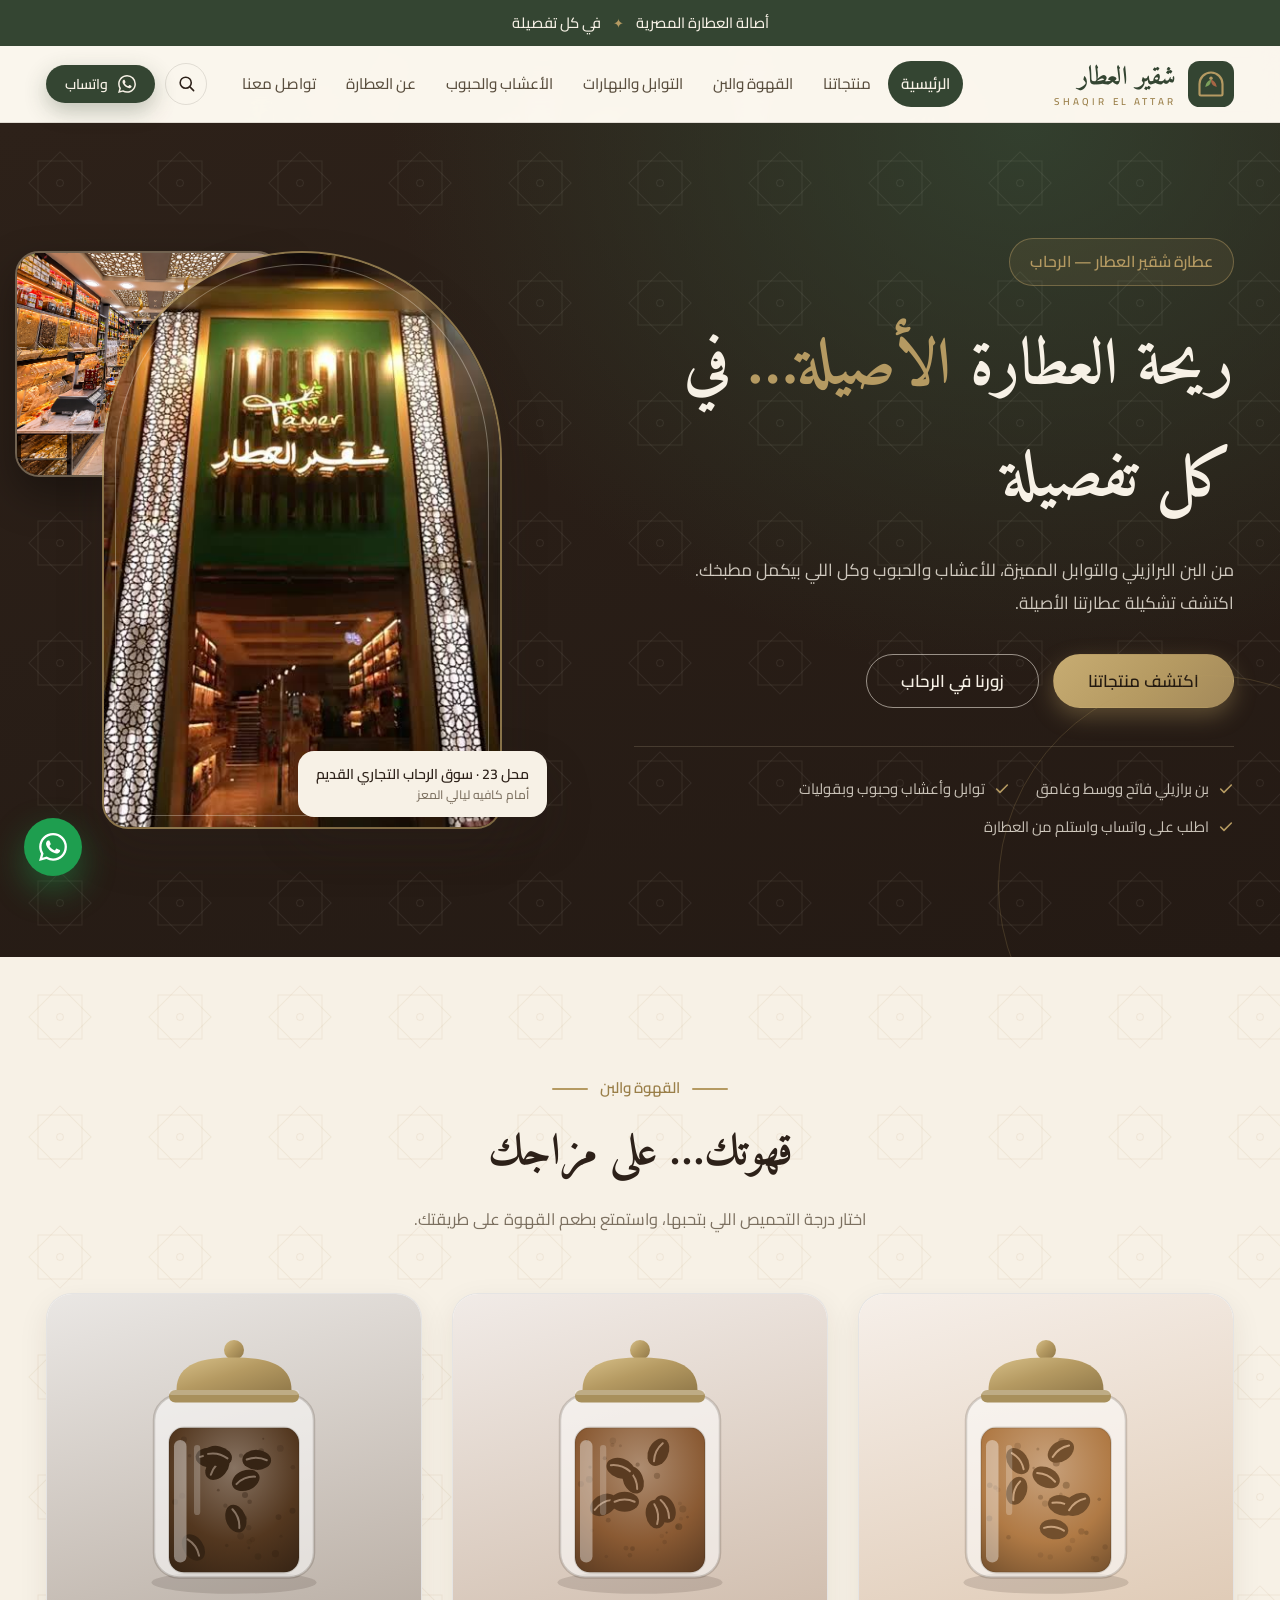
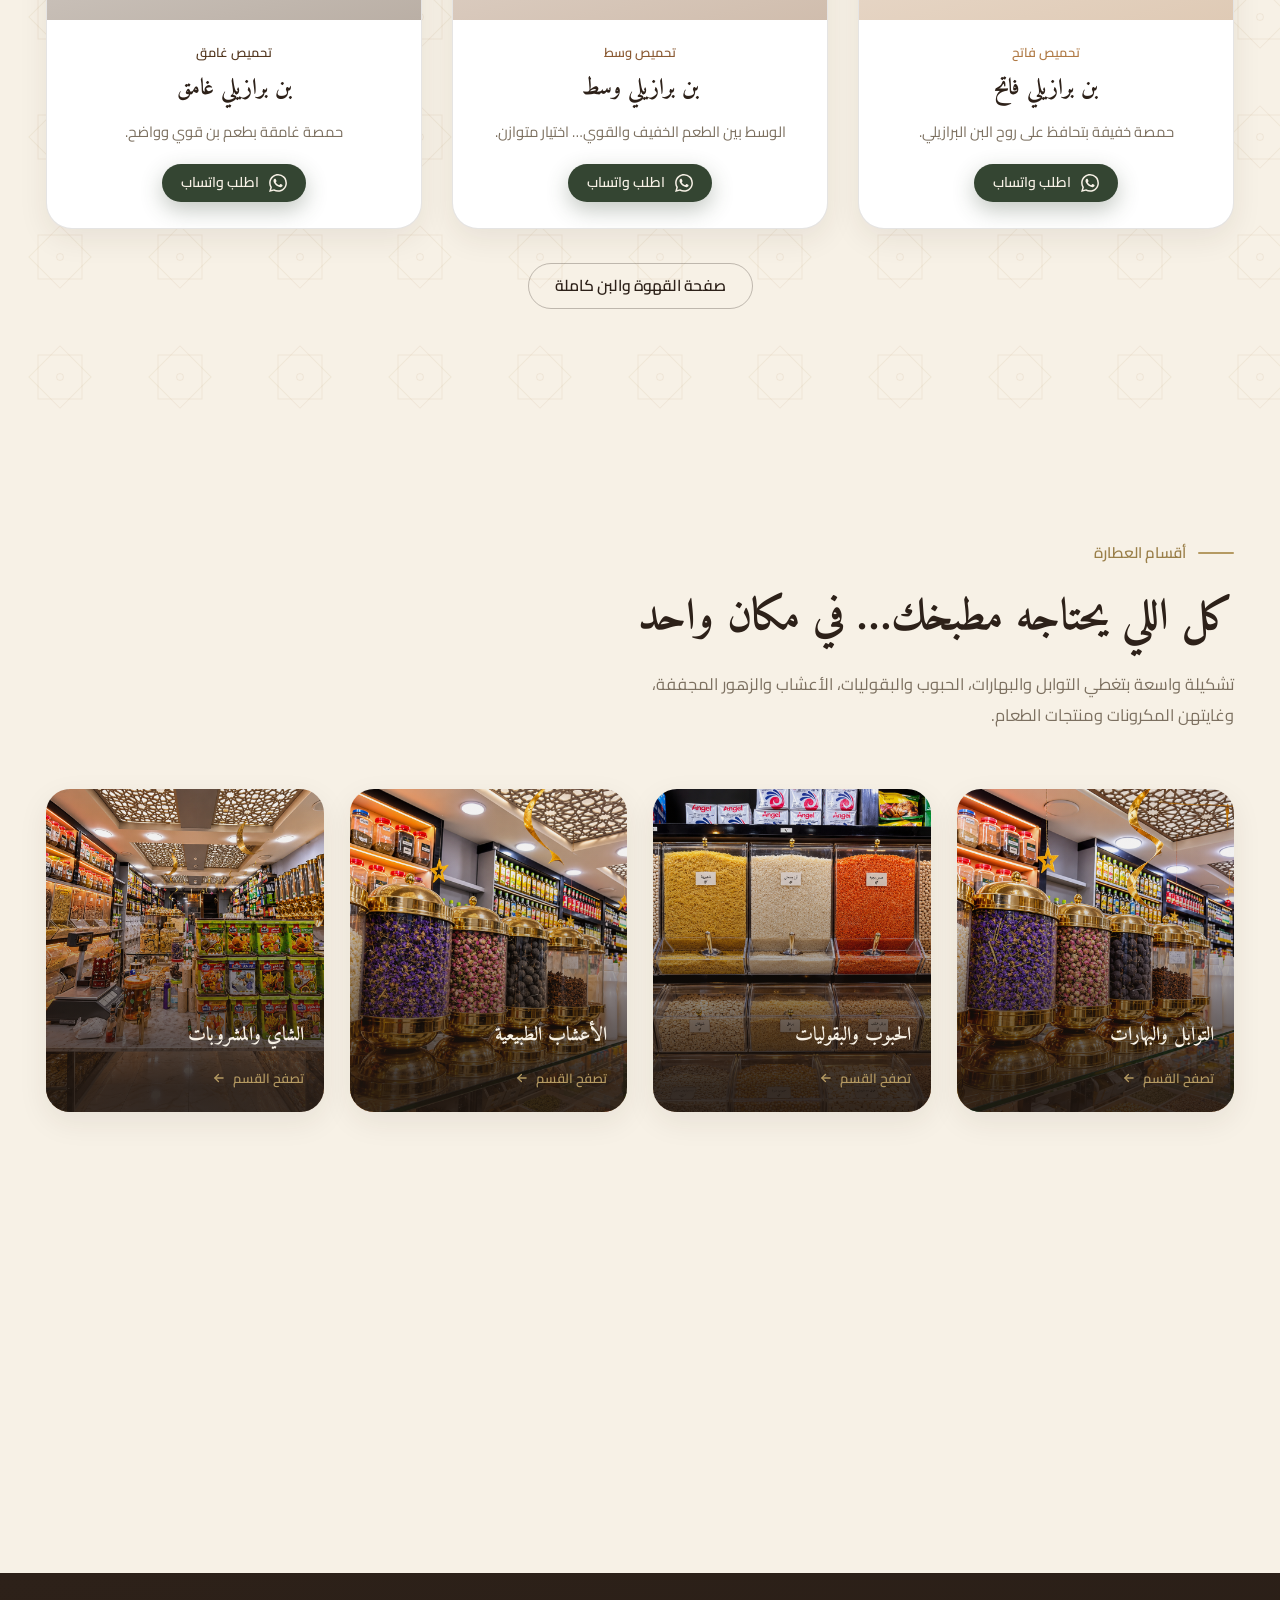
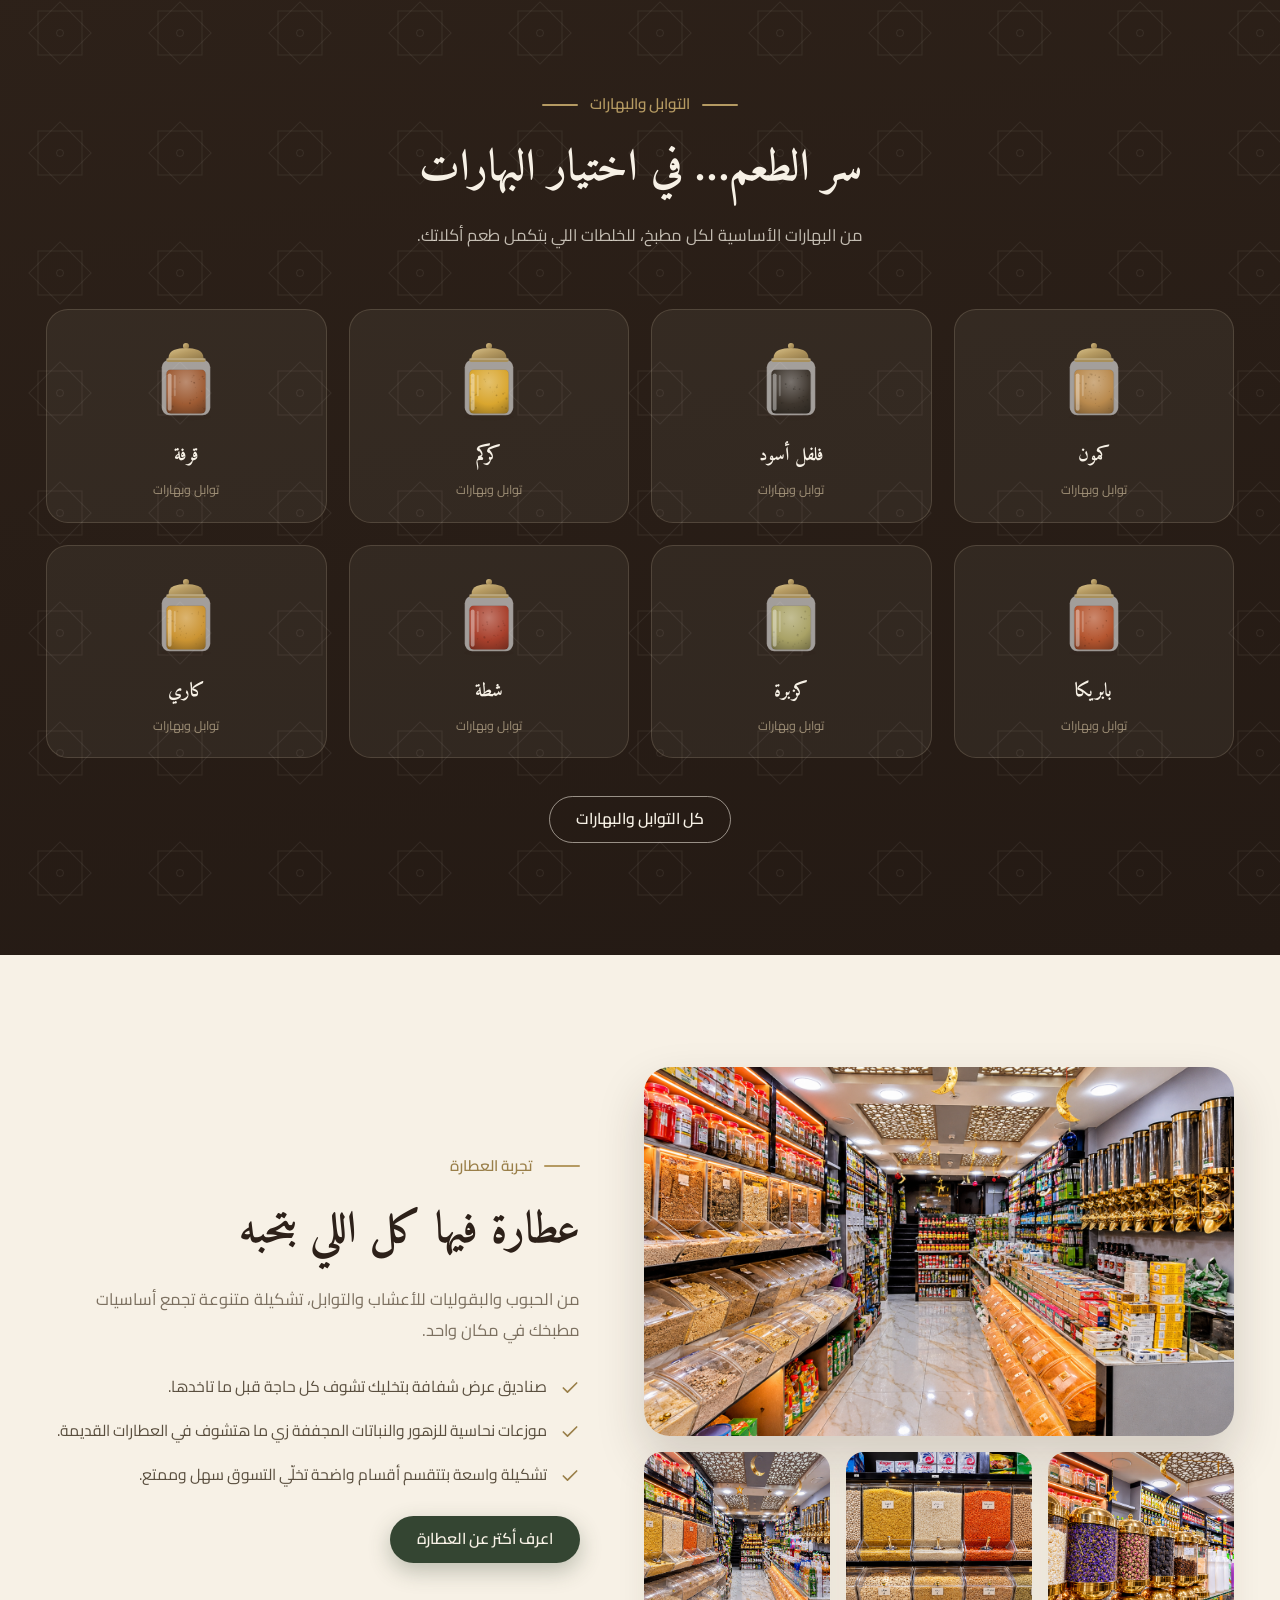
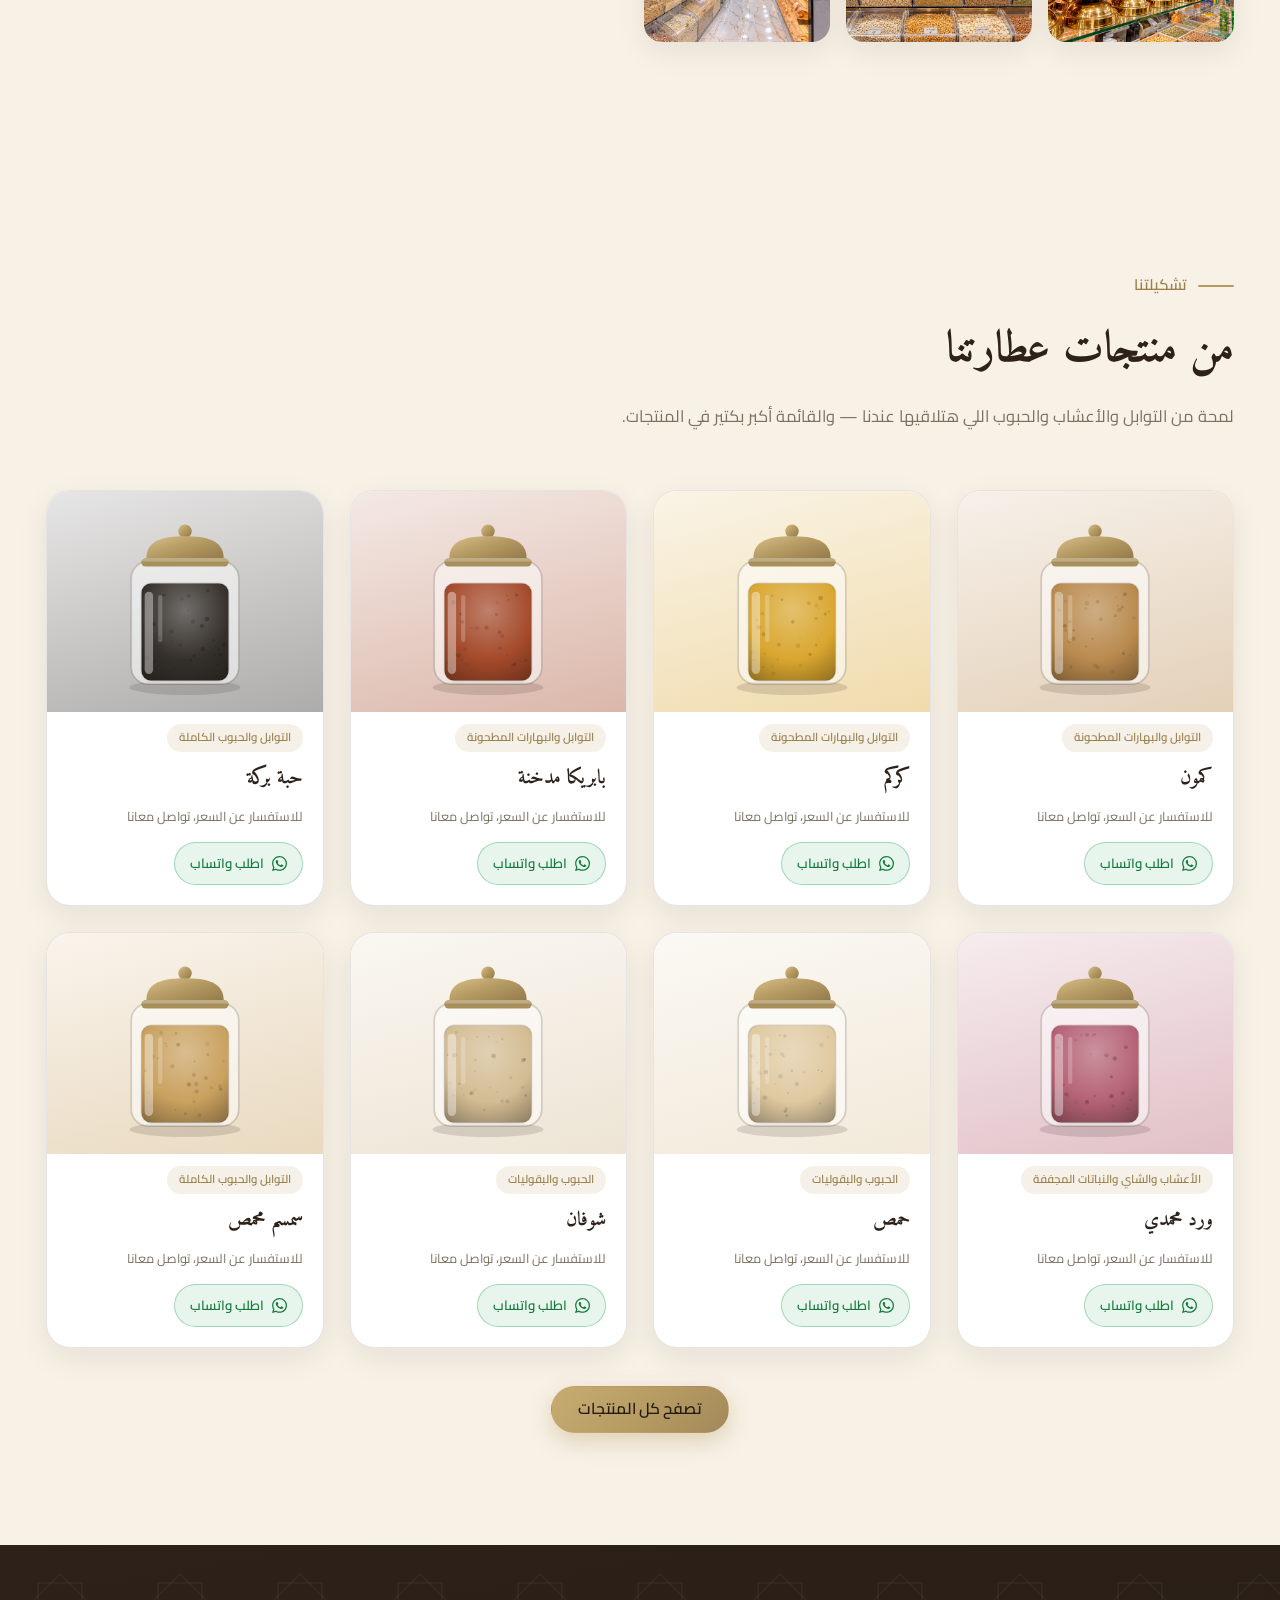
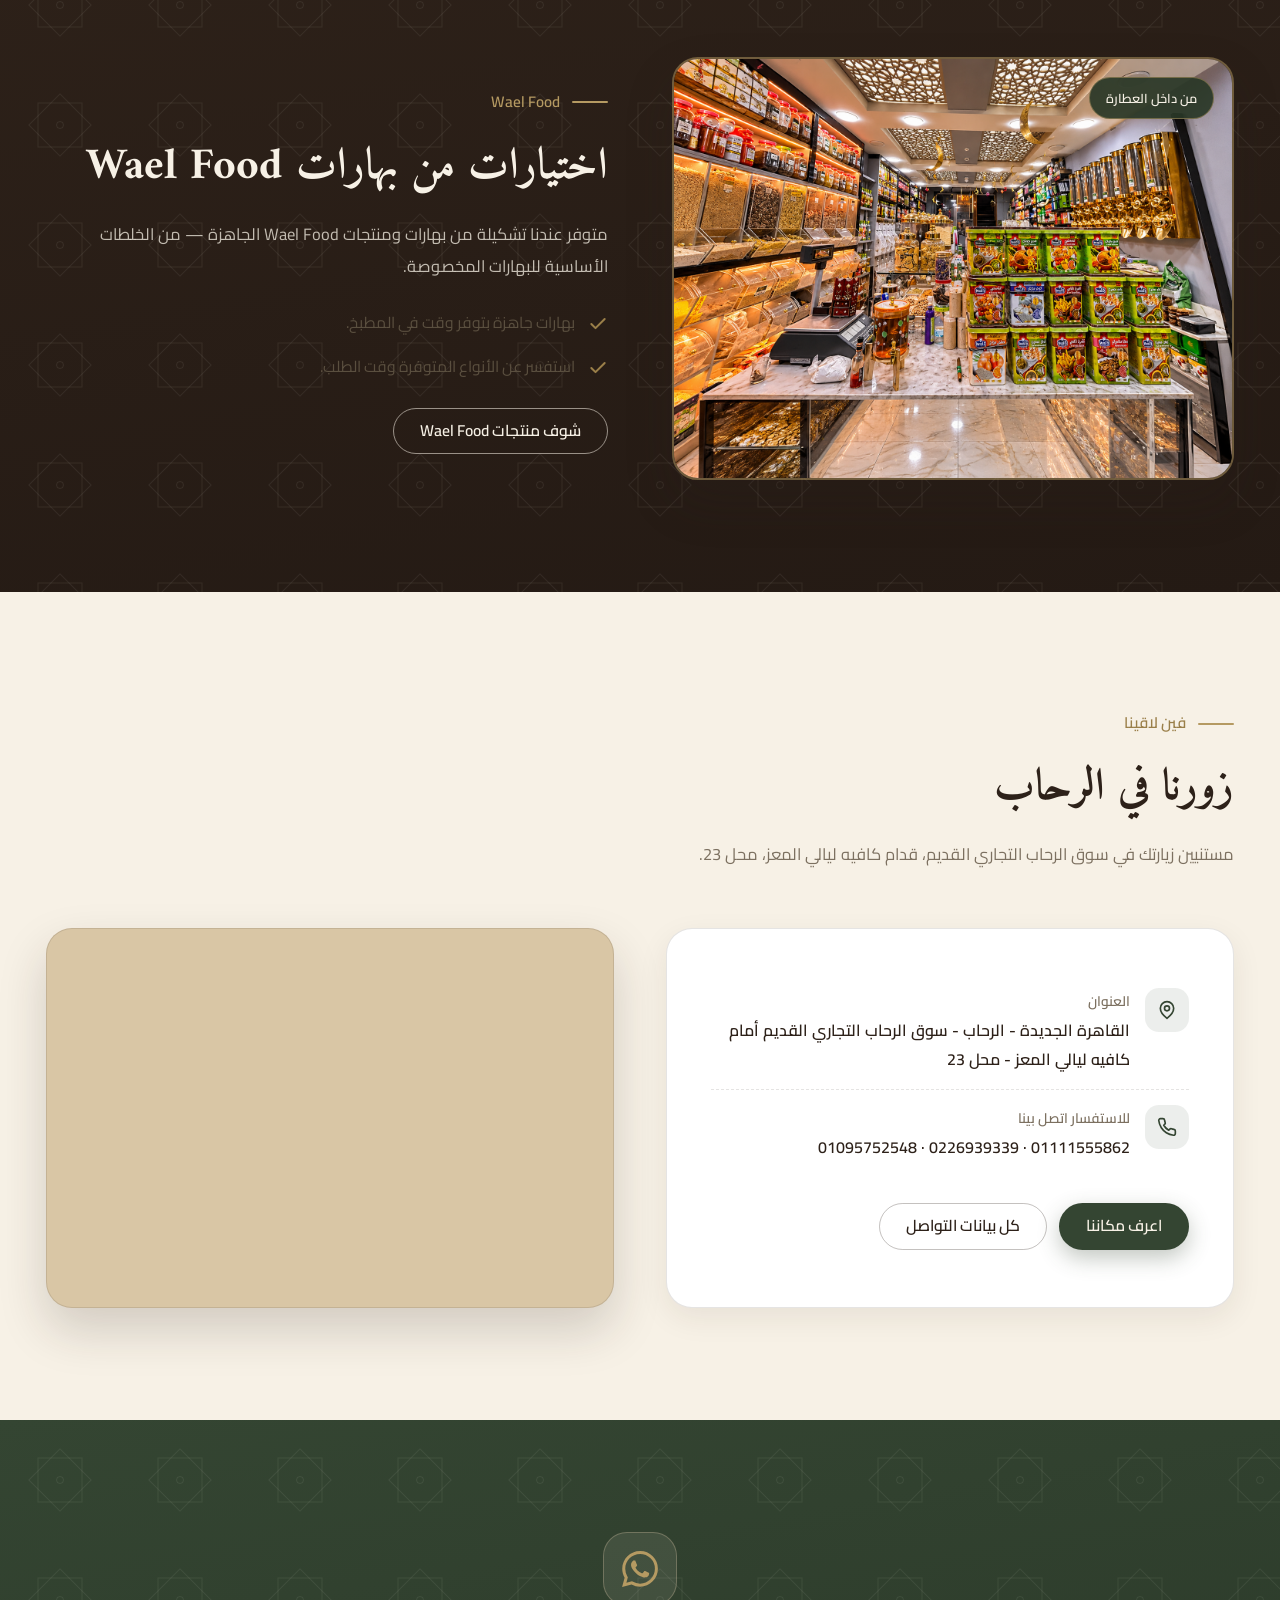
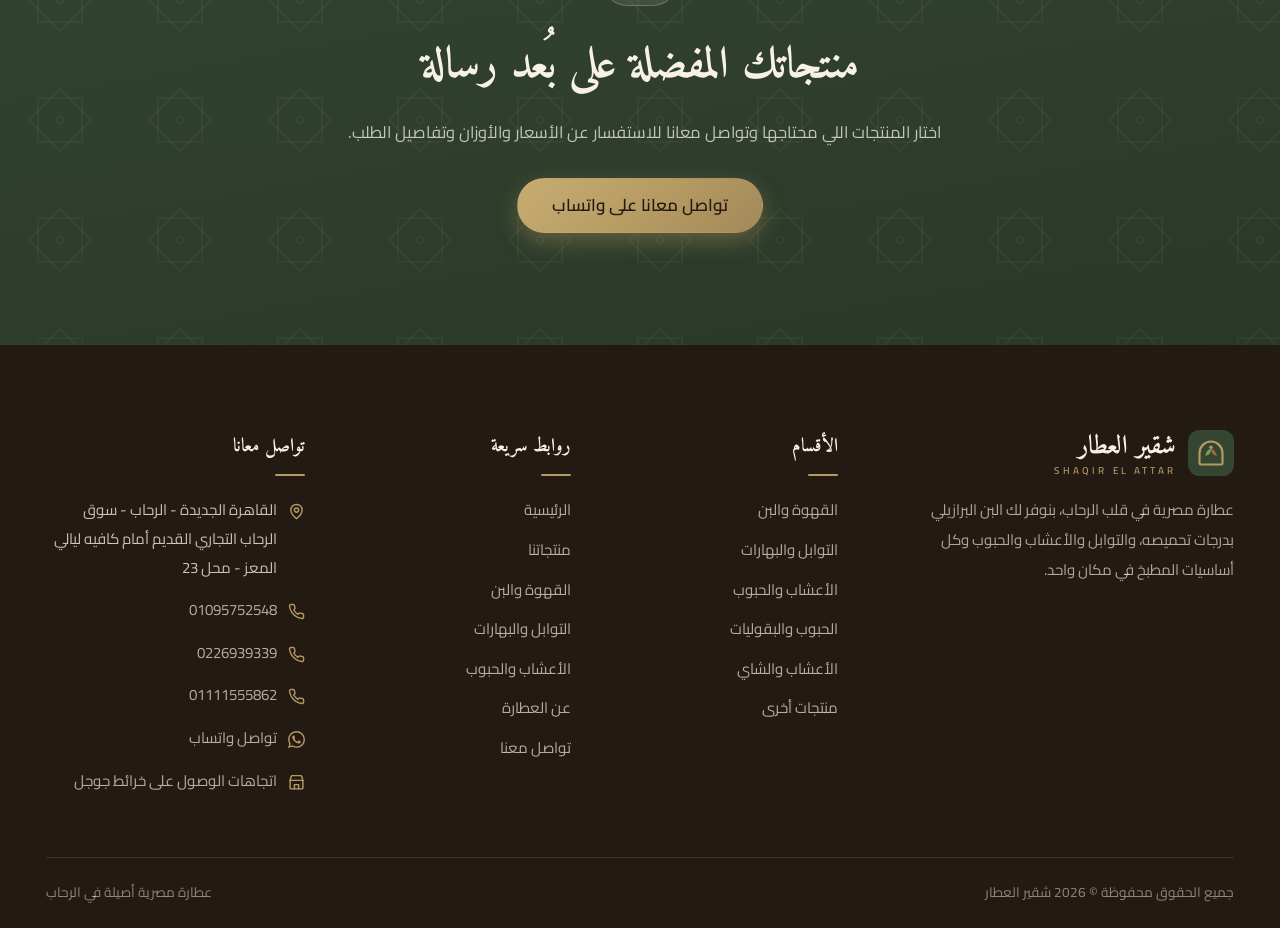
==== index.html @ 11698e10 "نشر موقع عطارة شقير العطار في جذر المستودع" ====
<!DOCTYPE html>
<html lang="ar" dir="rtl">
<head>
  <meta charset="UTF-8">
  <meta name="viewport" content="width=device-width, initial-scale=1.0">
  <title>شقير العطار — عطارة مصرية أصيلة في الرحاب</title>
  <meta name="description" content="عطارة شقير العطار في سوق الرحاب التجاري القديم — البن البرازيلي بدرجات تحميص مختلفة، التوابل والبهارات، الأعشاب والحبوب وكل أساسيات المطبخ المصري في مكان واحد.">
  <meta name="theme-color" content="#344532">
  <meta property="og:title" content="شقير العطار — عطارة مصرية أصيلة في الرحاب">
  <meta property="og:description" content="ريحة العطارة الأصيلة… في كل تفصيلة. البن والتوابل والأعشاب والحبوب في سوق الرحاب التجاري القديم، محل 23.">
  <meta property="og:type" content="website">
  <meta property="og:image" content="assets/img/entrance.jpg">
  <link rel="icon" type="image/svg+xml" href="assets/img/favicon.svg">
  <link rel="preconnect" href="https://fonts.googleapis.com">
  <link rel="preconnect" href="https://fonts.gstatic.com" crossorigin>
  <link href="https://fonts.googleapis.com/css2?family=Amiri:wght@400;700&family=Cairo:wght@300;400;500;600;700;800&display=swap" rel="stylesheet">
  <link rel="stylesheet" href="assets/css/styles.css">
</head>
<body data-page="home">

  <div id="app-header"></div>

  <main>

    <!-- ═══════════ Hero — واجهة العطارة ═══════════ -->
    <section class="hero" aria-labelledby="heroTitle">
      <div class="container hero-inner">

        <div class="hero-copy">
          <span class="hero-kicker">عطارة شقير العطار — الرحاب</span>
          <h1 class="hero-title" id="heroTitle">ريحة العطارة <span class="accent">الأصيلة…</span> في كل تفصيلة</h1>
          <p class="hero-sub">من البن البرازيلي والتوابل المميزة، للأعشاب والحبوب وكل اللي بيكمل مطبخك. اكتشف تشكيلة عطارتنا الأصيلة.</p>
          <div class="hero-ctas">
            <a class="btn btn-brass btn-lg" href="products.html">اكتشف منتجاتنا</a>
            <a class="btn btn-outline-light btn-lg" href="contact.html">زورنا في الرحاب</a>
          </div>
          <ul class="hero-points">
            <li><svg viewBox="0 0 24 24" fill="none" stroke="currentColor" stroke-width="2.4" stroke-linecap="round" stroke-linejoin="round"><path d="M20 6L9 17l-5-5"/></svg> بن برازيلي فاتح ووسط وغامق</li>
            <li><svg viewBox="0 0 24 24" fill="none" stroke="currentColor" stroke-width="2.4" stroke-linecap="round" stroke-linejoin="round"><path d="M20 6L9 17l-5-5"/></svg> توابل وأعشاب وحبوب وبقوليات</li>
            <li><svg viewBox="0 0 24 24" fill="none" stroke="currentColor" stroke-width="2.4" stroke-linecap="round" stroke-linejoin="round"><path d="M20 6L9 17l-5-5"/></svg> اطلب على واتساب واستلم من العطارة</li>
          </ul>
        </div>

        <div class="hero-visual" aria-label="واجهة العطارة الحقيقية">
          <div class="arch-back">
            <img src="assets/img/interior-counter.png" alt="داخل عطارة شقير العطار — رفوف التوابل والصناديق النحاسية" loading="eager">
          </div>
          <figure class="arch arch-main">
            <img src="assets/img/entrance.jpg" alt="واجهة عطارة شقير العطار ليلاً — الواجهة الخضراء المضيئة">
          </figure>
          <div class="hero-chip">
            <span>محل 23 · سوق الرحاب التجاري القديم<small>أمام كافيه ليالي المعز</small></span>
          </div>
        </div>

      </div>
    </section>

    <!-- ═══════════ القهوة ═══════════ -->
    <section class="section section-pattern-light" aria-labelledby="coffeeTitle">
      <div class="container">
        <div class="section-head center">
          <span class="kicker">القهوة والبن</span>
          <h2 class="section-title" id="coffeeTitle">قهوتك… على مزاجك</h2>
          <p class="section-sub">اختار درجة التحميص اللي بتحبها، واستمتع بطعم القهوة على طريقتك.</p>
        </div>
        <div class="roast-grid" id="roastGrid"></div>
        <p style="text-align:center; margin-top:34px">
          <a class="btn btn-outline-dark" href="coffee.html">صفحة القهوة والبن كاملة</a>
        </p>
      </div>
    </section>

    <!-- ═══════════ أقسام العطارة ═══════════ -->
    <section class="section section-alt" aria-labelledby="catsTitle">
      <div class="container">
        <div class="section-head">
          <span class="kicker">أقسام العطارة</span>
          <h2 class="section-title" id="catsTitle">كل اللي يحتاجه مطبخك… في مكان واحد</h2>
          <p class="section-sub">تشكيلة واسعة بتغطي التوابل والبهارات، الحبوب والبقوليات، الأعشاب والزهور المجففة، وغايتهن المكرونات ومنتجات الطعام.</p>
        </div>
        <div class="cat-grid" id="catGrid"></div>
      </div>
    </section>

    <!-- ═══════════ البهارات المميزة ═══════════ -->
    <section class="section section-dark" aria-labelledby="spiceTitle">
      <div class="container">
        <div class="section-head center">
          <span class="kicker">التوابل والبهارات</span>
          <h2 class="section-title" id="spiceTitle">سر الطعم… في اختيار البهارات</h2>
          <p class="section-sub">من البهارات الأساسية لكل مطبخ، للخلطات اللي بتكمل طعم أكلاتك.</p>
        </div>
        <div class="spice-grid" id="spiceGrid"></div>
        <p style="text-align:center; margin-top:38px">
          <a class="btn btn-outline-light" href="spices.html">كل التوابل والبهارات</a>
        </p>
      </div>
    </section>

    <!-- ═══════════ تجربة العطارة ═══════════ -->
    <section class="section" aria-labelledby="storeTitle">
      <div class="container gallery-layout">

        <div class="gallery-stack">
          <figure class="g-main">
            <img src="assets/img/interior-aisle.png" alt="ممرات العطارة — صناديق شفافة للحبوب وموزعات نحاسية للتوابل" loading="lazy">
          </figure>
          <div class="g-row">
            <figure class="g-item">
              <img src="assets/img/brass-jars.png" alt="موزعات نحاسية فيها زهور ونباتات مجففة" loading="lazy">
            </figure>
            <figure class="g-item">
              <img src="assets/img/bins-grains.png" alt="صناديق شفافة معنونة بالحبوب والبقوليات" loading="lazy">
            </figure>
            <figure class="g-item">
              <img src="assets/img/aisle-pasta.png" alt="رفوف المكرونات والمنتجات الجافة" loading="lazy">
            </figure>
          </div>
        </div>

        <div>
          <span class="kicker">تجربة العطارة</span>
          <h2 class="section-title" id="storeTitle" style="margin-bottom:14px">عطارة فيها كل اللي بتحبه</h2>
          <p class="section-sub" style="margin-top:0">من الحبوب والبقوليات للأعشاب والتوابل، تشكيلة متنوعة تجمع أساسيات مطبخك في مكان واحد.</p>
          <ul class="story-list">
            <li><svg viewBox="0 0 24 24" fill="none" stroke="currentColor" stroke-width="2" stroke-linecap="round" stroke-linejoin="round"><path d="M20 6L9 17l-5-5"/></svg> صناديق عرض شفافة بتخليك تشوف كل حاجة قبل ما تاخدها.</li>
            <li><svg viewBox="0 0 24 24" fill="none" stroke="currentColor" stroke-width="2" stroke-linecap="round" stroke-linejoin="round"><path d="M20 6L9 17l-5-5"/></svg> موزعات نحاسية للزهور والنباتات المجففة زي ما هتشوف في العطارات القديمة.</li>
            <li><svg viewBox="0 0 24 24" fill="none" stroke="currentColor" stroke-width="2" stroke-linecap="round" stroke-linejoin="round"><path d="M20 6L9 17l-5-5"/></svg> تشكيلة واسعة بتتقسم أقسام واضحة تخلّي التسوق سهل وممتع.</li>
          </ul>
          <a class="btn btn-olive" href="about.html">اعرف أكتر عن العطارة</a>
        </div>

      </div>
    </section>

    <!-- ═══════════ منتجات مختارة ═══════════ -->
    <section class="section section-alt" aria-labelledby="featuredTitle">
      <div class="container">
        <div class="section-head">
          <span class="kicker">تشكيلتنا</span>
          <h2 class="section-title" id="featuredTitle">من منتجات عطارتنا</h2>
          <p class="section-sub">لمحة من التوابل والأعشاب والحبوب اللي هتلاقيها عندنا — والقائمة أكبر بكتير في المنتجات.</p>
        </div>
        <div class="product-grid" id="featuredGrid"></div>
        <p style="text-align:center; margin-top:38px">
          <a class="btn btn-brass" href="products.html">تصفح كل المنتجات</a>
        </p>
      </div>
    </section>

    <!-- ═══════════ Wael Food ═══════════ -->
    <section class="section section-dark" aria-labelledby="waelTitle">
      <div class="container wael-layout">

        <div class="wael-visual">
          <img src="assets/img/interior-counter.png" alt="رفوف منتجات Wael Food جوه العطارة" loading="lazy" style="object-position:center 38%">
          <span class="wael-tag">من داخل العطارة</span>
        </div>

        <div>
          <span class="kicker">Wael Food</span>
          <h2 class="section-title" id="waelTitle" style="margin-bottom:14px">اختيارات من بهارات <span dir="ltr">Wael Food</span></h2>
          <p class="section-sub" style="margin-top:0">متوفر عندنا تشكيلة من بهارات ومنتجات <span dir="ltr">Wael Food</span> الجاهزة — من الخلطات الأساسية للبهارات المخصوصة.</p>
          <ul class="story-list wael-points">
            <li><svg viewBox="0 0 24 24" fill="none" stroke="currentColor" stroke-width="2.4" stroke-linecap="round" stroke-linejoin="round"><path d="M20 6L9 17l-5-5"/></svg> بهارات جاهزة بتوفر وقت في المطبخ.</li>
            <li><svg viewBox="0 0 24 24" fill="none" stroke="currentColor" stroke-width="2.4" stroke-linecap="round" stroke-linejoin="round"><path d="M20 6L9 17l-5-5"/></svg> استفسر عن الأنواع المتوفرة وقت الطلب.</li>
          </ul>
          <a class="btn btn-outline-light" href="products.html?cat=other">شوف منتجات Wael Food</a>
        </div>

      </div>
    </section>

    <!-- ═══════════ المكان ═══════════ -->
    <section class="section" aria-labelledby="locTitle">
      <div class="container">
        <div class="section-head">
          <span class="kicker">فين لاقينا</span>
          <h2 class="section-title" id="locTitle">زورنا في الرحاب</h2>
          <p class="section-sub">مستنيين زيارتك في سوق الرحاب التجاري القديم، قدام كافيه ليالي المعز، محل 23.</p>
        </div>
        <div class="location-layout">
          <div class="location-card">
            <div class="contact-row">
              <span class="contact-ic"><svg viewBox="0 0 24 24" fill="none" stroke="currentColor" stroke-width="2" stroke-linecap="round" stroke-linejoin="round"><path d="M20 10c0 6-8 12-8 12s-8-6-8-12a8 8 0 1 1 16 0Z"/><circle cx="12" cy="10" r="3"/></svg></span>
              <div><h4>العنوان</h4><p>القاهرة الجديدة - الرحاب - سوق الرحاب التجاري القديم أمام كافيه ليالي المعز - محل 23</p></div>
            </div>
            <a class="contact-row" href="tel:+201095752548">
              <span class="contact-ic"><svg viewBox="0 0 24 24" fill="none" stroke="currentColor" stroke-width="2" stroke-linecap="round" stroke-linejoin="round"><path d="M22 16.92v3a2 2 0 0 1-2.18 2 19.79 19.79 0 0 1-8.63-3.07 19.5 19.5 0 0 1-6-6 19.79 19.79 0 0 1-3.07-8.67A2 2 0 0 1 4.11 2h3a2 2 0 0 1 2 1.72c.127.96.361 1.903.7 2.81a2 2 0 0 1-.45 2.11L8.09 9.91a16 16 0 0 0 6 6l1.27-1.27a2 2 0 0 1 2.11-.45c.907.339 1.85.573 2.81.7A2 2 0 0 1 22 16.92z"/></svg></span>
              <div><h4>للاستفسار اتصل بينا</h4><p><span class="num">01095752548</span> · <span class="num">0226939339</span> · <span class="num">01111555862</span></p></div>
            </a>
            <div class="location-ctas">
              <a class="btn btn-olive" target="_blank" rel="noopener" href="https://www.google.com/maps/search/?api=1&query=Shop+23%2C+Old+Rehab+Commercial+Market%2C+Layali+El+Moez+Cafe%2C+Rehab%2C+New+Cairo%2C+Egypt">اعرف مكاننا</a>
              <a class="btn btn-outline-dark" href="contact.html">كل بيانات التواصل</a>
            </div>
          </div>
          <div class="map-frame">
            <iframe id="homeMap" title="موقع العطارة على الخريطة" loading="lazy" allowfullscreen referrerpolicy="no-referrer-when-downgrade"></iframe>
          </div>
        </div>
      </div>
    </section>

    <!-- ═══════════ واتساب ═══════════ -->
    <section class="section section-olive wa-band" aria-labelledby="waTitle">
      <div class="container" style="max-width:720px">
        <span class="wa-icon-big">
          <svg viewBox="0 0 24 24" fill="currentColor" aria-hidden="true"><path d="M17.472 14.382c-.297-.149-1.758-.867-2.03-.967-.273-.099-.471-.148-.67.15-.197.297-.767.966-.94 1.164-.173.199-.347.223-.644.075-.297-.15-1.255-.463-2.39-1.475-.883-.788-1.48-1.761-1.653-2.059-.173-.297-.018-.458.13-.606.134-.133.298-.347.446-.52.149-.174.198-.298.298-.497.099-.198.05-.371-.025-.52-.075-.149-.669-1.612-.916-2.207-.242-.579-.487-.5-.669-.51-.173-.008-.371-.01-.57-.01-.198 0-.52.074-.792.372-.272.297-1.04 1.016-1.04 2.479 0 1.462 1.065 2.875 1.213 3.074.149.198 2.096 3.2 5.077 4.487.709.306 1.262.489 1.694.625.712.227 1.36.195 1.871.118.571-.085 1.758-.719 2.006-1.413.248-.694.248-1.289.173-1.413-.074-.124-.272-.198-.57-.347m-5.421 7.403h-.004a9.87 9.87 0 01-5.031-1.378l-.361-.214-3.741.982.998-3.648-.235-.374a9.86 9.86 0 01-1.51-5.26c.001-5.45 4.436-9.884 9.888-9.884 2.64 0 5.122 1.03 6.988 2.898a9.825 9.825 0 012.893 6.994c-.003 5.45-4.437 9.884-9.885 9.884m8.413-18.297A11.815 11.815 0 0012.05 0C5.495 0 .16 5.335.157 11.892c0 2.096.547 4.142 1.588 5.945L.057 24l6.305-1.654a11.882 11.882 0 005.683 1.448h.005c6.554 0 11.89-5.335 11.893-11.893a11.821 11.821 0 00-3.48-8.413Z"/></svg>
        </span>
        <h2 class="section-title" id="waTitle">منتجاتك المفضلة على بُعد رسالة</h2>
        <p class="section-sub">اختار المنتجات اللي محتاجها وتواصل معانا للاستفسار عن الأسعار والأوزان وتفاصيل الطلب.</p>
        <a class="btn btn-brass btn-lg" target="_blank" rel="noopener" href="https://wa.me/201095752548?text=%D8%A7%D9%84%D8%B3%D9%84%D8%A7%D9%85%20%D8%B9%D9%84%D9%8A%D9%83%D9%85%D8%8C%20%D8%AD%D8%A7%D8%A8%D8%A8%20%D8%A3%D8%B3%D8%AA%D9%81%D8%B3%D8%B1%20%D8%B9%D9%86%20%D9%85%D9%86%D8%AA%D8%AC%D8%A7%D8%AA%20%D8%A7%D9%84%D8%B9%D8%B7%D8%A7%D8%B1%D8%A9%20%D9%88%D8%A7%D9%84%D8%A3%D8%B3%D8%B9%D8%A7%D8%B1%20%D8%A7%D9%84%D9%85%D8%AA%D8%A7%D8%AD%D8%A9.">تواصل معانا على واتساب</a>
      </div>
    </section>

  </main>

  <div id="app-footer"></div>
  <div class="search-overlay" id="searchOverlay"></div>

  <script src="assets/js/config.js"></script>
  <script src="assets/js/products.js"></script>
  <script src="assets/js/main.js"></script>
</body>
</html>
---- assets/css/styles.css ----
/* ============================================================
   عطارة تامر العطار — Design System
   Premium Egyptian Attar × Modern Arabic Editorial
   ============================================================ */

:root {
  --olive: #344532;
  --olive-deep: #2A3828;
  --espresso: #2D2119;
  --espresso-deep: #241A14;
  --ivory: #F7F1E6;
  --ivory-soft: #FCF8EF;
  --sand: #D9C6A5;
  --brass: #B59A62;
  --brass-deep: #9A7F49;
  --terra: #A76545;
  --ink: #2D2119;
  --muted: #7C7060;
  --line: rgba(45, 33, 25, 0.12);
  --wa-green: #1E9E4F;

  --font-body: "Cairo", "Segoe UI", Tahoma, sans-serif;
  --font-head: "Amiri", "Cairo", Georgia, serif;
  --font-display: "Amiri", "Cairo", serif;

  --radius: 18px;
  --radius-lg: 26px;
  --shadow-soft: 0 10px 30px rgba(45, 33, 25, 0.08);
  --shadow-lift: 0 22px 48px rgba(45, 33, 25, 0.18);

  --pattern-star: url("data:image/svg+xml,%3Csvg xmlns='http://www.w3.org/2000/svg' width='120' height='120' viewBox='0 0 120 120'%3E%3Cg fill='none' stroke='%23B59A62' stroke-opacity='0.12'%3E%3Crect x='38' y='38' width='44' height='44'/%3E%3Crect x='38' y='38' width='44' height='44' transform='rotate(45 60 60)'/%3E%3Ccircle cx='60' cy='60' r='3.5'/%3E%3C/g%3E%3C/svg%3E");
  --pattern-star-dark: url("data:image/svg+xml,%3Csvg xmlns='http://www.w3.org/2000/svg' width='120' height='120' viewBox='0 0 120 120'%3E%3Cg fill='none' stroke='%23F7F1E6' stroke-opacity='0.07'%3E%3Crect x='38' y='38' width='44' height='44'/%3E%3Crect x='38' y='38' width='44' height='44' transform='rotate(45 60 60)'/%3E%3Ccircle cx='60' cy='60' r='3.5'/%3E%3C/g%3E%3C/svg%3E");
}

/* ---------- Base ---------- */

* { margin: 0; padding: 0; box-sizing: border-box; }

html { scroll-behavior: smooth; }

body {
  font-family: var(--font-body);
  background-color: var(--ivory);
  background-image:
    linear-gradient(rgba(247, 241, 230, 0.9), rgba(247, 241, 230, 0.9)),
    url("../img/bg-spoons.webp");
  background-size: cover;
  background-position: center;
  background-attachment: fixed;
  color: var(--ink);
  line-height: 1.9;
  font-size: 16px;
  -webkit-font-smoothing: antialiased;
  overflow-x: hidden;
}

img { max-width: 100%; display: block; }

a { color: inherit; text-decoration: none; }

ul, ol { list-style: none; }

button { font-family: inherit; cursor: pointer; border: none; background: none; }

::selection { background: rgba(181, 154, 98, 0.35); }

:focus-visible { outline: 2px solid var(--brass); outline-offset: 3px; border-radius: 4px; }

::-webkit-scrollbar { width: 11px; }
::-webkit-scrollbar-track { background: var(--ivory-soft); }
::-webkit-scrollbar-thumb { background: var(--sand); border-radius: 8px; border: 2px solid var(--ivory-soft); }
::-webkit-scrollbar-thumb:hover { background: var(--brass); }

.container {
  max-width: 1260px;
  margin-inline: auto;
  padding-inline: clamp(18px, 4vw, 36px);
}

.num { direction: ltr; unicode-bidi: embed; font-variant-numeric: tabular-nums; }

/* ---------- Announcement bar ---------- */

.announce {
  background: var(--olive);
  color: var(--ivory);
  text-align: center;
  padding: 9px 18px;
  font-size: 0.92rem;
  font-weight: 500;
}
.announce .star { color: var(--brass); margin-inline: 12px; font-size: 0.8rem; }

/* ---------- Header ---------- */

.site-header {
  position: sticky;
  top: 0;
  z-index: 60;
  background: rgba(252, 248, 239, 0.92);
  backdrop-filter: blur(12px);
  -webkit-backdrop-filter: blur(12px);
  border-bottom: 1px solid var(--line);
}

.header-inner {
  display: flex;
  align-items: center;
  gap: 22px;
  min-height: 76px;
}

.brand { display: flex; align-items: center; gap: 12px; margin-inline-end: auto; }

.brand-mark { width: 46px; height: 46px; flex: none; }

.brand-text { display: flex; flex-direction: column; line-height: 1.35; }
.brand-name {
  font-family: var(--font-display);
  font-size: 1.62rem;
  font-weight: 700;
  color: var(--olive);
}
.brand-latin {
  font-size: 0.62rem;
  color: var(--brass-deep);
  letter-spacing: 0.32em;
  text-transform: uppercase;
  font-weight: 600;
}

.nav-links { display: flex; align-items: center; gap: 4px; }

.nav-links a {
  padding: 9px 13px;
  font-size: 0.95rem;
  font-weight: 500;
  color: #5A4F3F;
  border-radius: 999px;
  transition: color 0.2s, background 0.2s;
  white-space: nowrap;
}
.nav-links a:hover { color: var(--espresso); background: rgba(181, 154, 98, 0.14); }
.nav-links a.active { color: var(--ivory); background: var(--olive); font-weight: 600; }

.nav-actions { display: flex; align-items: center; gap: 10px; }

.icon-btn {
  width: 42px; height: 42px;
  display: inline-flex; align-items: center; justify-content: center;
  border-radius: 50%;
  border: 1px solid var(--line);
  color: var(--espresso);
  background: transparent;
  transition: background 0.2s, border-color 0.2s, transform 0.2s;
}
.icon-btn:hover { background: rgba(181, 154, 98, 0.15); border-color: var(--brass); transform: translateY(-1px); }
.icon-btn svg { width: 19px; height: 19px; }

.header-wa { display: inline-flex; }

.menu-btn { display: none; }

/* ---------- Buttons ---------- */

.btn {
  display: inline-flex;
  align-items: center;
  justify-content: center;
  gap: 10px;
  padding: 13px 26px;
  border-radius: 999px;
  font-weight: 600;
  font-size: 0.98rem;
  line-height: 1.2;
  border: 1.5px solid transparent;
  transition: transform 0.22s, box-shadow 0.22s, background 0.22s, color 0.22s, border-color 0.22s;
  white-space: nowrap;
}
.btn svg { width: 18px; height: 18px; flex: none; }
.btn:hover { transform: translateY(-2px); }
.btn:active { transform: translateY(0); }

.btn-brass {
  background: linear-gradient(135deg, #C7AC72, #B59A62 55%, #A3895A);
  color: #241A10;
  box-shadow: 0 8px 22px rgba(181, 154, 98, 0.38);
}
.btn-brass:hover { box-shadow: 0 12px 28px rgba(181, 154, 98, 0.5); }

.btn-olive { background: var(--olive); color: var(--ivory); box-shadow: 0 8px 22px rgba(52, 69, 50, 0.3); }
.btn-olive:hover { background: var(--olive-deep); }

.btn-outline-light { border-color: rgba(247, 241, 230, 0.55); color: var(--ivory); }
.btn-outline-light:hover { background: rgba(247, 241, 230, 0.1); border-color: var(--ivory); }

.btn-outline-dark { border-color: rgba(45, 33, 25, 0.28); color: var(--espresso); }
.btn-outline-dark:hover { border-color: var(--espresso); background: rgba(45, 33, 25, 0.05); }

.btn-wa { background: var(--wa-green); color: #fff; box-shadow: 0 8px 22px rgba(30, 158, 79, 0.32); }
.btn-wa:hover { background: #178A44; }

.btn-sm { padding: 9px 18px; font-size: 0.88rem; }
.btn-lg { padding: 16px 34px; font-size: 1.06rem; }

/* ---------- Sections ---------- */

.section { padding-block: clamp(66px, 9vw, 112px); }

.section-alt {
  background-color: var(--ivory-soft);
  background-image:
    linear-gradient(rgba(252, 248, 239, 0.9), rgba(252, 248, 239, 0.9)),
    url("../img/bg-spice-market.jpg");
  background-size: cover;
  background-position: center;
  background-attachment: fixed;
}

.section-dark {
  background:
    var(--pattern-star-dark),
    linear-gradient(170deg, var(--espresso) 0%, var(--espresso-deep) 100%);
  color: var(--ivory);
}

.section-olive {
  background:
    var(--pattern-star-dark),
    linear-gradient(170deg, var(--olive) 0%, var(--olive-deep) 100%);
  color: var(--ivory);
}

.section-pattern-light {
  background-image: var(--pattern-star);
}

.section-head { max-width: 760px; margin-bottom: clamp(36px, 5vw, 58px); }
.section-head.center { margin-inline: auto; text-align: center; }

.kicker {
  display: inline-flex;
  align-items: center;
  gap: 12px;
  color: var(--brass-deep);
  font-weight: 600;
  font-size: 0.95rem;
  margin-bottom: 14px;
}
.kicker::before { content: ""; width: 36px; height: 2px; background: var(--brass); border-radius: 2px; }
.section-head.center .kicker::after { content: ""; width: 36px; height: 2px; background: var(--brass); border-radius: 2px; }

.section-title {
  font-family: var(--font-head);
  font-weight: 700;
  font-size: clamp(1.85rem, 3.5vw, 2.75rem);
  line-height: 1.7;
  color: var(--espresso);
}

.section-sub { color: var(--muted); font-size: 1.03rem; margin-top: 12px; max-width: 640px; }
.section-head.center .section-sub { margin-inline: auto; }

.section-dark .section-title, .section-olive .section-title { color: var(--ivory); }
.section-dark .kicker, .section-olive .kicker { color: var(--brass); }
.section-dark .section-sub, .section-olive .section-sub { color: rgba(247, 241, 230, 0.75); }

/* ---------- Hero ---------- */

.hero {
  position: relative;
  background:
    var(--pattern-star-dark),
    radial-gradient(90% 120% at 80% 0%, rgba(52, 69, 50, 0.85) 0%, rgba(45, 33, 25, 0) 55%),
    linear-gradient(165deg, var(--espresso) 0%, var(--espresso-deep) 100%);
  color: var(--ivory);
  overflow: hidden;
}

.hero::after {
  content: "";
  position: absolute;
  inset-inline-start: -140px;
  bottom: -140px;
  width: 420px;
  height: 420px;
  border-radius: 50%;
  border: 1.5px solid rgba(181, 154, 98, 0.22);
  pointer-events: none;
}

.hero-inner {
  display: grid;
  grid-template-columns: 1.08fr 0.92fr;
  align-items: center;
  gap: clamp(36px, 6vw, 80px);
  padding-block: clamp(64px, 9vw, 120px);
}

.hero-kicker {
  display: inline-flex;
  align-items: center;
  gap: 12px;
  color: var(--brass);
  font-weight: 600;
  font-size: 0.98rem;
  border: 1px solid rgba(181, 154, 98, 0.45);
  border-radius: 999px;
  padding: 8px 20px;
  margin-bottom: 26px;
  background: rgba(181, 154, 98, 0.1);
}
.hero-kicker svg { width: 17px; height: 17px; }

.hero-title {
  font-family: var(--font-display);
  font-weight: 700;
  font-size: clamp(2.35rem, 5vw, 4.1rem);
  line-height: 1.75;
  margin-bottom: 18px;
}
.hero-title .accent { color: var(--brass); }

.hero-sub {
  color: rgba(247, 241, 230, 0.8);
  font-size: 1.08rem;
  max-width: 540px;
  margin-bottom: 34px;
}

.hero-ctas { display: flex; flex-wrap: wrap; gap: 14px; }

.hero-points {
  display: flex;
  flex-wrap: wrap;
  gap: 10px 26px;
  margin-top: 38px;
  padding-top: 28px;
  border-top: 1px solid rgba(217, 198, 165, 0.18);
}
.hero-points li {
  display: flex;
  align-items: center;
  gap: 9px;
  font-size: 0.93rem;
  color: rgba(247, 241, 230, 0.78);
}
.hero-points svg { width: 16px; height: 16px; color: var(--brass); flex: none; }

/* Hero visual — arch composition */

.hero-visual { position: relative; padding-block: 12px; }

.arch {
  position: relative;
  overflow: hidden;
  border-radius: 50% 50% 26px 26px / 36% 36% 26px 26px;
  border: 2px solid rgba(181, 154, 98, 0.7);
  box-shadow: var(--shadow-lift);
}
.arch img { width: 100%; height: 100%; object-fit: cover; }
.arch::before {
  content: "";
  position: absolute;
  inset: 11px;
  border: 1px solid rgba(247, 241, 230, 0.32);
  border-radius: inherit;
  pointer-events: none;
  z-index: 2;
}

.arch-main {
  width: min(400px, 82%);
  margin-inline: auto;
  aspect-ratio: 415 / 600;
  position: relative;
  z-index: 2;
}

.arch-back {
  position: absolute;
  z-index: 1;
  inset-inline-end: -6%;
  top: 2%;
  width: 52%;
  aspect-ratio: 4 / 3.4;
  border-radius: 24px;
  border: 2px solid rgba(217, 198, 165, 0.4);
  overflow: hidden;
  box-shadow: 0 18px 40px rgba(0, 0, 0, 0.35);
}
.arch-back img { width: 100%; height: 100%; object-fit: cover; }

.hero-chip {
  position: absolute;
  z-index: 3;
  bottom: 4%;
  inset-inline-start: 2%;
  display: flex;
  align-items: center;
  gap: 11px;
  background: var(--ivory);
  color: var(--espresso);
  border-radius: 16px;
  padding: 12px 18px;
  box-shadow: var(--shadow-lift);
  font-size: 0.88rem;
  font-weight: 600;
  line-height: 1.6;
}
.hero-chip svg { width: 20px; height: 20px; color: var(--terra); flex: none; }
.hero-chip small { display: block; font-weight: 500; color: var(--muted); font-size: 0.76rem; }

/* ---------- Coffee roasts ---------- */

.roast-grid {
  display: grid;
  grid-template-columns: repeat(3, 1fr);
  gap: clamp(18px, 3vw, 30px);
}

.roast-card {
  background: #fff;
  border: 1px solid var(--line);
  border-radius: var(--radius-lg);
  overflow: hidden;
  box-shadow: var(--shadow-soft);
  transition: transform 0.28s, box-shadow 0.28s;
  display: flex;
  flex-direction: column;
}
.roast-card:hover { transform: translateY(-7px); box-shadow: var(--shadow-lift); }

.roast-visual {
  padding: 26px 26px 10px;
  display: flex;
  justify-content: center;
}
.roast-visual svg { width: 100%; max-width: 250px; height: auto; }

.roast-body { padding: 16px 24px 26px; text-align: center; }
.roast-level { font-size: 0.8rem; font-weight: 600; margin-bottom: 6px; }
.roast-name { font-family: var(--font-head); font-weight: 700; font-size: 1.42rem; color: var(--espresso); margin-bottom: 8px; }
.roast-desc { color: var(--muted); font-size: 0.92rem; margin-bottom: 18px; }

/* ---------- Category showcase ---------- */

.cat-grid {
  display: grid;
  grid-template-columns: repeat(4, 1fr);
  gap: clamp(16px, 2.4vw, 26px);
}

.cat-card {
  position: relative;
  border-radius: 24px;
  overflow: hidden;
  aspect-ratio: 0.86;
  box-shadow: var(--shadow-soft);
  isolation: isolate;
}
.cat-card img {
  position: absolute;
  inset: 0;
  width: 100%; height: 100%;
  object-fit: cover;
  transition: transform 0.5s ease;
}
.cat-card::after {
  content: "";
  position: absolute;
  inset: 0;
  background: linear-gradient(to top, rgba(30, 21, 15, 0.88) 8%, rgba(30, 21, 15, 0.32) 48%, rgba(30, 21, 15, 0.05) 75%);
  transition: background 0.3s;
}
.cat-card:hover img { transform: scale(1.07); }
.cat-card:hover { box-shadow: var(--shadow-lift); }
.cat-card:hover { transform: translateY(-5px); transition: transform 0.3s; }

.cat-body {
  position: absolute;
  inset-inline: 0;
  bottom: 0;
  padding: 20px;
  z-index: 2;
  color: var(--ivory);
}
.cat-body h3 { font-family: var(--font-head); font-weight: 700; font-size: 1.22rem; line-height: 1.7; }
.cat-body p { font-size: 0.82rem; color: rgba(247, 241, 230, 0.78); line-height: 1.7; margin-top: 4px; max-height: 0; opacity: 0; overflow: hidden; transition: max-height 0.35s ease, opacity 0.35s ease; }
.cat-card:hover .cat-body p { max-height: 70px; opacity: 1; }
.cat-body .cat-cta { display: inline-flex; align-items: center; gap: 7px; color: var(--brass); font-size: 0.82rem; font-weight: 600; margin-top: 9px; }
.cat-body .cat-cta svg { width: 14px; height: 14px; }

/* ---------- Spice signature (dark) ---------- */

.spice-grid {
  display: grid;
  grid-template-columns: repeat(4, 1fr);
  gap: clamp(14px, 2vw, 22px);
}

.spice-card {
  background: rgba(247, 241, 230, 0.055);
  border: 1px solid rgba(217, 198, 165, 0.18);
  border-radius: 22px;
  padding: 26px 18px 20px;
  text-align: center;
  transition: transform 0.28s, border-color 0.28s, background 0.28s;
  display: block;
}
.spice-card:hover { transform: translateY(-5px); border-color: var(--brass); background: rgba(247, 241, 230, 0.09); }
.spice-card svg { width: 76px; height: 90px; margin-inline: auto; display: block; margin-bottom: 12px; }
.spice-card .sp-name { color: var(--ivory); font-weight: 700; font-size: 1.18rem; font-family: var(--font-head); }
.spice-card .sp-cat { color: rgba(217, 198, 165, 0.65); font-size: 0.78rem; margin-top: 4px; display: block; }

/* ---------- Store experience / gallery ---------- */

.gallery-layout { display: grid; grid-template-columns: 1.05fr 0.95fr; gap: clamp(28px, 5vw, 70px); align-items: center; }

.gallery-stack { display: grid; gap: 16px; }

.g-main { border-radius: var(--radius-lg); overflow: hidden; aspect-ratio: 16 / 10; box-shadow: var(--shadow-lift); position: relative; }
.g-main img { width: 100%; height: 100%; object-fit: cover; }

.g-row { display: grid; grid-template-columns: repeat(3, 1fr); gap: 16px; }
.g-item { border-radius: var(--radius); overflow: hidden; aspect-ratio: 1 / 1.02; box-shadow: var(--shadow-soft); }
.g-item img { width: 100%; height: 100%; object-fit: cover; transition: transform 0.45s ease; }
.g-item:hover img { transform: scale(1.06); }

.story-list { display: grid; gap: 14px; margin-block: 26px; }
.story-list li { display: flex; gap: 13px; align-items: flex-start; color: #5A4F3F; font-size: 0.98rem; }
.story-list svg { width: 20px; height: 20px; color: var(--brass-deep); flex: none; margin-top: 6px; }

/* ---------- Product cards ---------- */

.product-grid {
  display: grid;
  grid-template-columns: repeat(4, 1fr);
  gap: clamp(16px, 2.2vw, 26px);
}

.product-card {
  background: #fff;
  border: 1px solid var(--line);
  border-radius: 24px;
  overflow: hidden;
  box-shadow: var(--shadow-soft);
  transition: transform 0.28s, box-shadow 0.28s;
  display: flex;
  flex-direction: column;
}
.product-card:hover { transform: translateY(-6px); box-shadow: var(--shadow-lift); }

.pc-tile {
  display: block;
  padding: 20px 22px 6px;
  position: relative;
}
.pc-tile svg { width: 100%; max-width: 168px; height: auto; display: block; margin-inline: auto; }

.pc-body { padding: 12px 20px 20px; display: flex; flex-direction: column; flex: 1; }
.pc-cat {
  align-self: flex-start;
  font-size: 0.72rem;
  font-weight: 600;
  color: var(--brass-deep);
  background: rgba(217, 198, 165, 0.25);
  border-radius: 999px;
  padding: 3px 12px;
  margin-bottom: 8px;
}
.pc-name { font-family: var(--font-head); font-weight: 700; font-size: 1.24rem; color: var(--espresso); }
.pc-name a:hover { color: var(--terra); }
.pc-price { font-size: 0.8rem; color: var(--muted); margin-top: 6px; flex: 1; }
.pc-foot { display: flex; align-items: center; justify-content: space-between; gap: 10px; margin-top: 14px; }

.wa-mini {
  display: inline-flex;
  align-items: center;
  gap: 8px;
  background: rgba(30, 158, 79, 0.1);
  color: #157A3C;
  border: 1px solid rgba(30, 158, 79, 0.35);
  border-radius: 999px;
  padding: 8px 15px;
  font-size: 0.83rem;
  font-weight: 600;
  transition: background 0.2s, color 0.2s;
}
.wa-mini svg { width: 15px; height: 15px; }
.wa-mini:hover { background: var(--wa-green); color: #fff; }

/* ---------- Wael Food band ---------- */

.wael-layout {
  display: grid;
  grid-template-columns: 1fr 1fr;
  gap: clamp(30px, 5vw, 70px);
  align-items: center;
}

.wael-visual { position: relative; border-radius: var(--radius-lg); overflow: hidden; box-shadow: var(--shadow-lift); border: 2px solid rgba(181, 154, 98, 0.5); }
.wael-visual img { width: 100%; height: 100%; object-fit: cover; aspect-ratio: 4 / 3; }
.wael-tag {
  position: absolute;
  top: 18px;
  inset-inline-start: 18px;
  background: rgba(42, 56, 40, 0.92);
  color: var(--ivory);
  font-size: 0.8rem;
  font-weight: 600;
  padding: 8px 16px;
  border-radius: 999px;
  border: 1px solid rgba(181, 154, 98, 0.5);
}

.wael-points { margin-block: 26px; }

/* ---------- Location ---------- */

.location-layout { display: grid; grid-template-columns: 1fr 1fr; gap: clamp(26px, 4vw, 56px); align-items: stretch; }

.location-card {
  background: #fff;
  border: 1px solid var(--line);
  border-radius: var(--radius-lg);
  padding: clamp(26px, 3.5vw, 44px);
  box-shadow: var(--shadow-soft);
  display: flex;
  flex-direction: column;
}

.contact-row { display: flex; gap: 15px; align-items: flex-start; padding-block: 15px; border-bottom: 1px dashed var(--line); }
.contact-row:last-of-type { border-bottom: none; }
.contact-ic {
  width: 44px; height: 44px; flex: none;
  border-radius: 14px;
  background: rgba(52, 69, 50, 0.09);
  color: var(--olive);
  display: flex; align-items: center; justify-content: center;
}
.contact-ic svg { width: 20px; height: 20px; }
.contact-row h4 { font-size: 0.86rem; color: var(--muted); font-weight: 600; margin-bottom: 2px; }
.contact-row p, .contact-row a { font-weight: 600; color: var(--espresso); font-size: 1rem; line-height: 1.8; }
.contact-row a:hover { color: var(--terra); }

.location-ctas { display: flex; flex-wrap: wrap; gap: 12px; margin-top: 26px; }

.map-frame {
  border-radius: var(--radius-lg);
  overflow: hidden;
  box-shadow: var(--shadow-lift);
  border: 1px solid var(--line);
  min-height: 380px;
  position: relative;
  background: var(--sand);
}
.map-frame iframe { position: absolute; inset: 0; width: 100%; height: 100%; border: 0; }

/* ---------- WhatsApp band ---------- */

.wa-band { text-align: center; }
.wa-band .wa-icon-big {
  width: 74px; height: 74px;
  border-radius: 24px;
  background: rgba(247, 241, 230, 0.09);
  border: 1px solid rgba(217, 198, 165, 0.3);
  display: inline-flex;
  align-items: center;
  justify-content: center;
  margin-bottom: 24px;
}
.wa-band .wa-icon-big svg { width: 36px; height: 36px; color: var(--brass); }
.wa-band .btn { margin-top: 30px; }

/* ---------- Footer ---------- */

.site-footer {
  background: var(--espresso-deep);
  color: rgba(247, 241, 230, 0.78);
  padding-top: clamp(56px, 7vw, 84px);
  font-size: 0.94rem;
}

.footer-grid {
  display: grid;
  grid-template-columns: 1.6fr 1fr 1fr 1.2fr;
  gap: clamp(28px, 4vw, 56px);
  padding-bottom: 48px;
}

.site-footer .brand-name { color: var(--ivory); }
.site-footer .brand-latin { color: var(--brass); }
.footer-about { margin-top: 18px; max-width: 380px; line-height: 2; color: rgba(247, 241, 230, 0.65); }

.footer-title { font-family: var(--font-head); color: var(--ivory); font-weight: 700; font-size: 1.18rem; margin-bottom: 20px; position: relative; padding-bottom: 12px; }
.footer-title::after { content: ""; position: absolute; bottom: 0; inset-inline-start: 0; width: 30px; height: 2px; background: var(--brass); border-radius: 2px; }

.footer-links li { margin-bottom: 11px; }
.footer-links a { color: rgba(247, 241, 230, 0.68); transition: color 0.2s, padding 0.2s; }
.footer-links a:hover { color: var(--brass); padding-inline-start: 5px; }

.footer-contact li { display: flex; gap: 11px; margin-bottom: 14px; align-items: flex-start; }
.footer-contact svg { width: 17px; height: 17px; color: var(--brass); flex: none; margin-top: 7px; }
.footer-contact a { color: rgba(247, 241, 230, 0.68); }
.footer-contact a:hover { color: var(--brass); }

.footer-bottom {
  border-top: 1px solid rgba(217, 198, 165, 0.14);
  padding-block: 22px;
  display: flex;
  flex-wrap: wrap;
  gap: 10px 24px;
  align-items: center;
  justify-content: space-between;
  font-size: 0.85rem;
  color: rgba(247, 241, 230, 0.5);
}
.footer-bottom a { color: rgba(217, 198, 165, 0.75); }
.footer-bottom a:hover { color: var(--brass); }

/* ---------- Floating WhatsApp ---------- */

.float-wa {
  position: fixed;
  bottom: 24px;
  inset-inline-end: 24px;
  z-index: 70;
  width: 58px;
  height: 58px;
  border-radius: 50%;
  background: var(--wa-green);
  color: #fff;
  display: flex;
  align-items: center;
  justify-content: center;
  box-shadow: 0 14px 34px rgba(30, 158, 79, 0.45);
  transition: transform 0.25s;
}
.float-wa svg { width: 28px; height: 28px; }
.float-wa:hover { transform: scale(1.08) rotate(4deg); }

/* ---------- Page hero (inner pages) ---------- */

.page-hero {
  background:
    var(--pattern-star-dark),
    radial-gradient(85% 130% at 15% 0%, rgba(52, 69, 50, 0.9) 0%, rgba(45, 33, 25, 0) 60%),
    linear-gradient(160deg, var(--espresso) 0%, var(--espresso-deep) 100%);
  color: var(--ivory);
  padding-block: clamp(54px, 7vw, 96px);
}
.page-hero .breadcrumb { margin-bottom: 18px; }
.page-hero .section-title { color: var(--ivory); }
.page-hero .section-sub { color: rgba(247, 241, 230, 0.75); }

.breadcrumb { display: flex; flex-wrap: wrap; align-items: center; gap: 9px; font-size: 0.85rem; color: rgba(247, 241, 230, 0.65); }
.breadcrumb a { color: rgba(217, 198, 165, 0.85); }
.breadcrumb a:hover { color: var(--brass); }
.breadcrumb .sep { color: rgba(217, 198, 165, 0.5); }
.breadcrumb .current { color: var(--brass); font-weight: 600; }

/* ---------- Products page toolbar ---------- */

.toolbar { display: flex; flex-wrap: wrap; gap: 16px; align-items: center; justify-content: space-between; margin-bottom: 34px; }

.search-field {
  display: flex;
  align-items: center;
  gap: 11px;
  background: #fff;
  border: 1.5px solid var(--line);
  border-radius: 999px;
  padding: 11px 20px;
  min-width: min(340px, 100%);
  transition: border-color 0.2s, box-shadow 0.2s;
}
.search-field:focus-within { border-color: var(--brass); box-shadow: 0 0 0 4px rgba(181, 154, 98, 0.15); }
.search-field svg { width: 18px; height: 18px; color: var(--muted); flex: none; }
.search-field input {
  border: none;
  outline: none;
  background: transparent;
  font-family: inherit;
  font-size: 0.98rem;
  width: 100%;
  color: var(--espresso);
}
.search-field input::placeholder { color: #A99D89; }

.chips { display: flex; flex-wrap: wrap; gap: 9px; }

.chip {
  border: 1.5px solid var(--line);
  border-radius: 999px;
  padding: 8px 18px;
  font-size: 0.88rem;
  font-weight: 600;
  color: #5A4F3F;
  background: #fff;
  transition: all 0.2s;
}
.chip:hover { border-color: var(--brass); color: var(--espresso); }
.chip.active { background: var(--olive); border-color: var(--olive); color: var(--ivory); }

.result-count { font-size: 0.9rem; color: var(--muted); margin-bottom: 22px; }
.result-count b { color: var(--espresso); }

.empty-state {
  text-align: center;
  padding: 70px 24px;
  background: #fff;
  border: 1.5px dashed var(--sand);
  border-radius: var(--radius-lg);
}
.empty-state svg { width: 54px; height: 54px; color: var(--sand); margin-bottom: 16px; }
.empty-state h3 { font-family: var(--font-head); font-size: 1.3rem; margin-bottom: 8px; }
.empty-state p { color: var(--muted); margin-bottom: 22px; }

/* ---------- Product detail ---------- */

.detail-layout {
  display: grid;
  grid-template-columns: 460px 1fr;
  gap: clamp(30px, 5vw, 72px);
  align-items: start;
}

.detail-visual {
  background: linear-gradient(165deg, var(--ivory-soft), #F0E6D2);
  border: 1px solid var(--line);
  border-radius: var(--radius-lg);
  padding: clamp(28px, 4vw, 48px);
  position: relative;
  overflow: hidden;
}
.detail-visual::after {
  content: "";
  position: absolute;
  inset: 14px;
  border: 1px solid rgba(181, 154, 98, 0.3);
  border-radius: calc(var(--radius-lg) - 10px);
  pointer-events: none;
}
.detail-visual svg { width: 100%; max-width: 300px; height: auto; display: block; margin-inline: auto; position: relative; z-index: 1; }

.detail-info .pc-cat { margin-bottom: 14px; }
.detail-info h1 {
  font-family: var(--font-head);
  font-weight: 700;
  font-size: clamp(2.1rem, 4vw, 2.9rem);
  line-height: 1.6;
  margin-bottom: 10px;
}

.price-card {
  background: #fff;
  border: 1px solid var(--line);
  border-radius: 22px;
  padding: 24px 26px;
  margin-top: 24px;
  box-shadow: var(--shadow-soft);
}
.price-card .price-label { font-size: 0.85rem; color: var(--muted); font-weight: 600; margin-bottom: 4px; }
.price-card .price-value { font-family: var(--font-head); font-weight: 700; font-size: 1.2rem; color: var(--olive); }
.price-card .price-note { font-size: 0.84rem; color: var(--muted); margin-top: 10px; padding-top: 12px; border-top: 1px dashed var(--line); }

.buy-row { display: flex; flex-wrap: wrap; gap: 14px; align-items: center; margin-top: 20px; }

.qty-stepper {
  display: inline-flex;
  align-items: center;
  border: 1.5px solid var(--line);
  border-radius: 999px;
  overflow: hidden;
  background: #fff;
}
.qty-stepper button {
  width: 44px; height: 46px;
  font-size: 1.3rem;
  color: var(--olive);
  font-weight: 600;
  transition: background 0.2s;
}
.qty-stepper button:hover { background: rgba(52, 69, 50, 0.08); }
.qty-stepper .qty-val { min-width: 52px; text-align: center; font-weight: 700; font-size: 1.1rem; color: var(--espresso); }

.detail-note {
  display: flex;
  gap: 10px;
  align-items: flex-start;
  background: rgba(217, 198, 165, 0.22);
  border-radius: 16px;
  padding: 15px 18px;
  margin-top: 22px;
  font-size: 0.88rem;
  color: #6B5E4C;
}
.detail-note svg { width: 18px; height: 18px; flex: none; margin-top: 5px; color: var(--brass-deep); }

/* ---------- Category page bands ---------- */

.cat-hero-visual { border-radius: var(--radius-lg); overflow: hidden; box-shadow: var(--shadow-lift); border: 2px solid rgba(181, 154, 98, 0.5); }
.cat-hero-visual img { width: 100%; height: 100%; object-fit: cover; aspect-ratio: 16 / 11; }

.split-layout { display: grid; grid-template-columns: 1fr 1fr; gap: clamp(30px, 5vw, 70px); align-items: center; }

.subhead {
  font-family: var(--font-head);
  font-weight: 700;
  font-size: clamp(1.3rem, 2.4vw, 1.7rem);
  color: var(--espresso);
  margin-bottom: 24px;
  display: flex;
  align-items: center;
  gap: 14px;
}
.subhead::after { content: ""; flex: 1; height: 1.5px; background: var(--line); border-radius: 2px; }

/* ---------- Search modal ---------- */

.search-overlay {
  position: fixed;
  inset: 0;
  z-index: 90;
  background: rgba(36, 26, 20, 0.6);
  backdrop-filter: blur(6px);
  -webkit-backdrop-filter: blur(6px);
  display: none;
  align-items: flex-start;
  justify-content: center;
  padding: 12vh 20px 40px;
}
.search-overlay.open { display: flex; }

.search-modal {
  background: var(--ivory);
  border-radius: 26px;
  width: min(660px, 100%);
  max-height: 70vh;
  display: flex;
  flex-direction: column;
  overflow: hidden;
  box-shadow: var(--shadow-lift);
}

.search-modal-head { display: flex; align-items: center; gap: 12px; padding: 20px 24px; border-bottom: 1px solid var(--line); }
.search-modal-head svg { width: 20px; height: 20px; color: var(--brass-deep); }
.search-modal-head input {
  flex: 1;
  border: none;
  outline: none;
  background: transparent;
  font-family: inherit;
  font-size: 1.08rem;
  color: var(--espresso);
}
.search-close { color: var(--muted); font-size: 1.4rem; width: 36px; height: 36px; border-radius: 50%; display: flex; align-items: center; justify-content: center; }
.search-close:hover { background: rgba(45, 33, 25, 0.07); }

.search-results { overflow-y: auto; padding: 12px; }
.search-hint { padding: 26px 16px; text-align: center; color: var(--muted); font-size: 0.92rem; }

.search-item {
  display: flex;
  align-items: center;
  gap: 14px;
  padding: 11px 14px;
  border-radius: 16px;
  transition: background 0.15s;
}
.search-item:hover { background: rgba(217, 198, 165, 0.25); }
.search-item svg { width: 42px; height: 50px; flex: none; }
.search-item .si-name { font-weight: 600; color: var(--espresso); }
.search-item .si-cat { font-size: 0.76rem; color: var(--muted); }
.search-item .si-arrow { margin-inline-start: auto; color: var(--brass-deep); width: 17px; height: 17px; flex: none; }

/* ---------- Mobile drawer ---------- */

.drawer-overlay {
  position: fixed;
  inset: 0;
  z-index: 80;
  background: rgba(36, 26, 20, 0.55);
  opacity: 0;
  pointer-events: none;
  transition: opacity 0.3s;
}
.drawer-overlay.open { opacity: 1; pointer-events: auto; }

.drawer {
  position: fixed;
  top: 0;
  inset-inline-start: 0;
  z-index: 85;
  height: 100dvh;
  width: min(350px, 88vw);
  background: var(--espresso-deep);
  color: var(--ivory);
  padding: 26px 26px 40px;
  transform: translateX(-105%);
  transition: transform 0.32s ease;
  overflow-y: auto;
  display: flex;
  flex-direction: column;
  gap: 22px;
}
[dir="rtl"] .drawer { transform: translateX(105%); }
.drawer.open { transform: translateX(0) !important; }

.drawer-head { display: flex; align-items: center; justify-content: space-between; }
.drawer .brand-name { color: var(--ivory); }
.drawer-close { color: rgba(247, 241, 230, 0.7); font-size: 1.5rem; }

.drawer-links { display: grid; gap: 4px; }
.drawer-links a {
  padding: 13px 16px;
  border-radius: 14px;
  font-weight: 500;
  color: rgba(247, 241, 230, 0.85);
  transition: background 0.2s, color 0.2s;
}
.drawer-links a:hover, .drawer-links a.active { background: rgba(181, 154, 98, 0.15); color: var(--brass); }

.drawer-field {
  display: flex;
  align-items: center;
  gap: 10px;
  background: rgba(247, 241, 230, 0.08);
  border: 1px solid rgba(217, 198, 165, 0.25);
  border-radius: 999px;
  padding: 11px 18px;
}
.drawer-field svg { width: 17px; height: 17px; color: var(--brass); }
.drawer-field input { background: transparent; border: none; outline: none; color: var(--ivory); font-family: inherit; width: 100%; font-size: 0.95rem; }
.drawer-field input::placeholder { color: rgba(217, 198, 165, 0.6); }

.drawer-foot { margin-top: auto; display: grid; gap: 12px; padding-top: 10px; }
.drawer-phones { display: grid; gap: 8px; font-size: 0.9rem; }
.drawer-phones a { display: flex; align-items: center; gap: 10px; color: rgba(247, 241, 230, 0.75); }
.drawer-phones svg { width: 15px; height: 15px; color: var(--brass); }
.drawer-phones a:hover { color: var(--brass); }

/* ---------- Reveal animation ---------- */

.reveal { opacity: 0; transform: translateY(26px); transition: opacity 0.7s ease, transform 0.7s ease; }
.reveal.in { opacity: 1; transform: translateY(0); }
.reveal-d1 { transition-delay: 0.08s; }
.reveal-d2 { transition-delay: 0.16s; }
.reveal-d3 { transition-delay: 0.24s; }

@media (prefers-reduced-motion: reduce) {
  html { scroll-behavior: auto; }
  .reveal { opacity: 1; transform: none; transition: none; }
  * { animation: none !important; transition-duration: 0.01ms !important; }
}

/* ---------- Responsive ---------- */

@media (max-width: 1120px) {
  .nav-links { display: none; }
  .menu-btn { display: inline-flex; }
  .header-wa { display: none; }
}

@media (max-width: 1024px) {
  .cat-grid { grid-template-columns: repeat(3, 1fr); }
  .product-grid { grid-template-columns: repeat(3, 1fr); }
  .spice-grid { grid-template-columns: repeat(3, 1fr); }
  .detail-layout { grid-template-columns: 1fr; }
  .detail-visual { max-width: 520px; }
  .footer-grid { grid-template-columns: 1.4fr 1fr 1fr; }
}

@media (max-width: 860px) {
  body, .section-alt { background-attachment: scroll; }
  .hero-inner { grid-template-columns: 1fr; padding-block: 52px 72px; }
  .hero-visual { order: -1; }
  .arch-main { width: min(340px, 74%); }
  .hero-chip { inset-inline-start: 0; }
  .gallery-layout, .wael-layout, .location-layout, .split-layout { grid-template-columns: 1fr; }
  .roast-grid { grid-template-columns: 1fr; max-width: 460px; margin-inline: auto; }
  .map-frame { min-height: 320px; }
}

@media (max-width: 640px) {
  .announce { font-size: 0.8rem; }
  .announce .star { margin-inline: 7px; }
  .brand-name { font-size: 1.45rem; }
  .brand-mark { width: 40px; height: 40px; }
  .cat-grid { grid-template-columns: repeat(2, 1fr); gap: 12px; }
  .cat-body { padding: 14px; }
  .cat-body p { display: none; }
  .product-grid { grid-template-columns: repeat(2, 1fr); gap: 12px; }
  .spice-grid { grid-template-columns: repeat(2, 1fr); gap: 12px; }
  .g-row { grid-template-columns: repeat(3, 1fr); gap: 10px; }
  .gallery-stack { gap: 10px; }
  .footer-grid { grid-template-columns: 1fr 1fr; }
  .footer-grid > .footer-brand-col { grid-column: 1 / -1; }
  .toolbar { flex-direction: column; align-items: stretch; }
  .search-field { min-width: 100%; }
  .buy-row .btn { flex: 1; }
  .float-wa { width: 52px; height: 52px; bottom: 18px; inset-inline-end: 18px; }
  .float-wa svg { width: 25px; height: 25px; }
  .hero-points { gap: 8px 18px; }
}
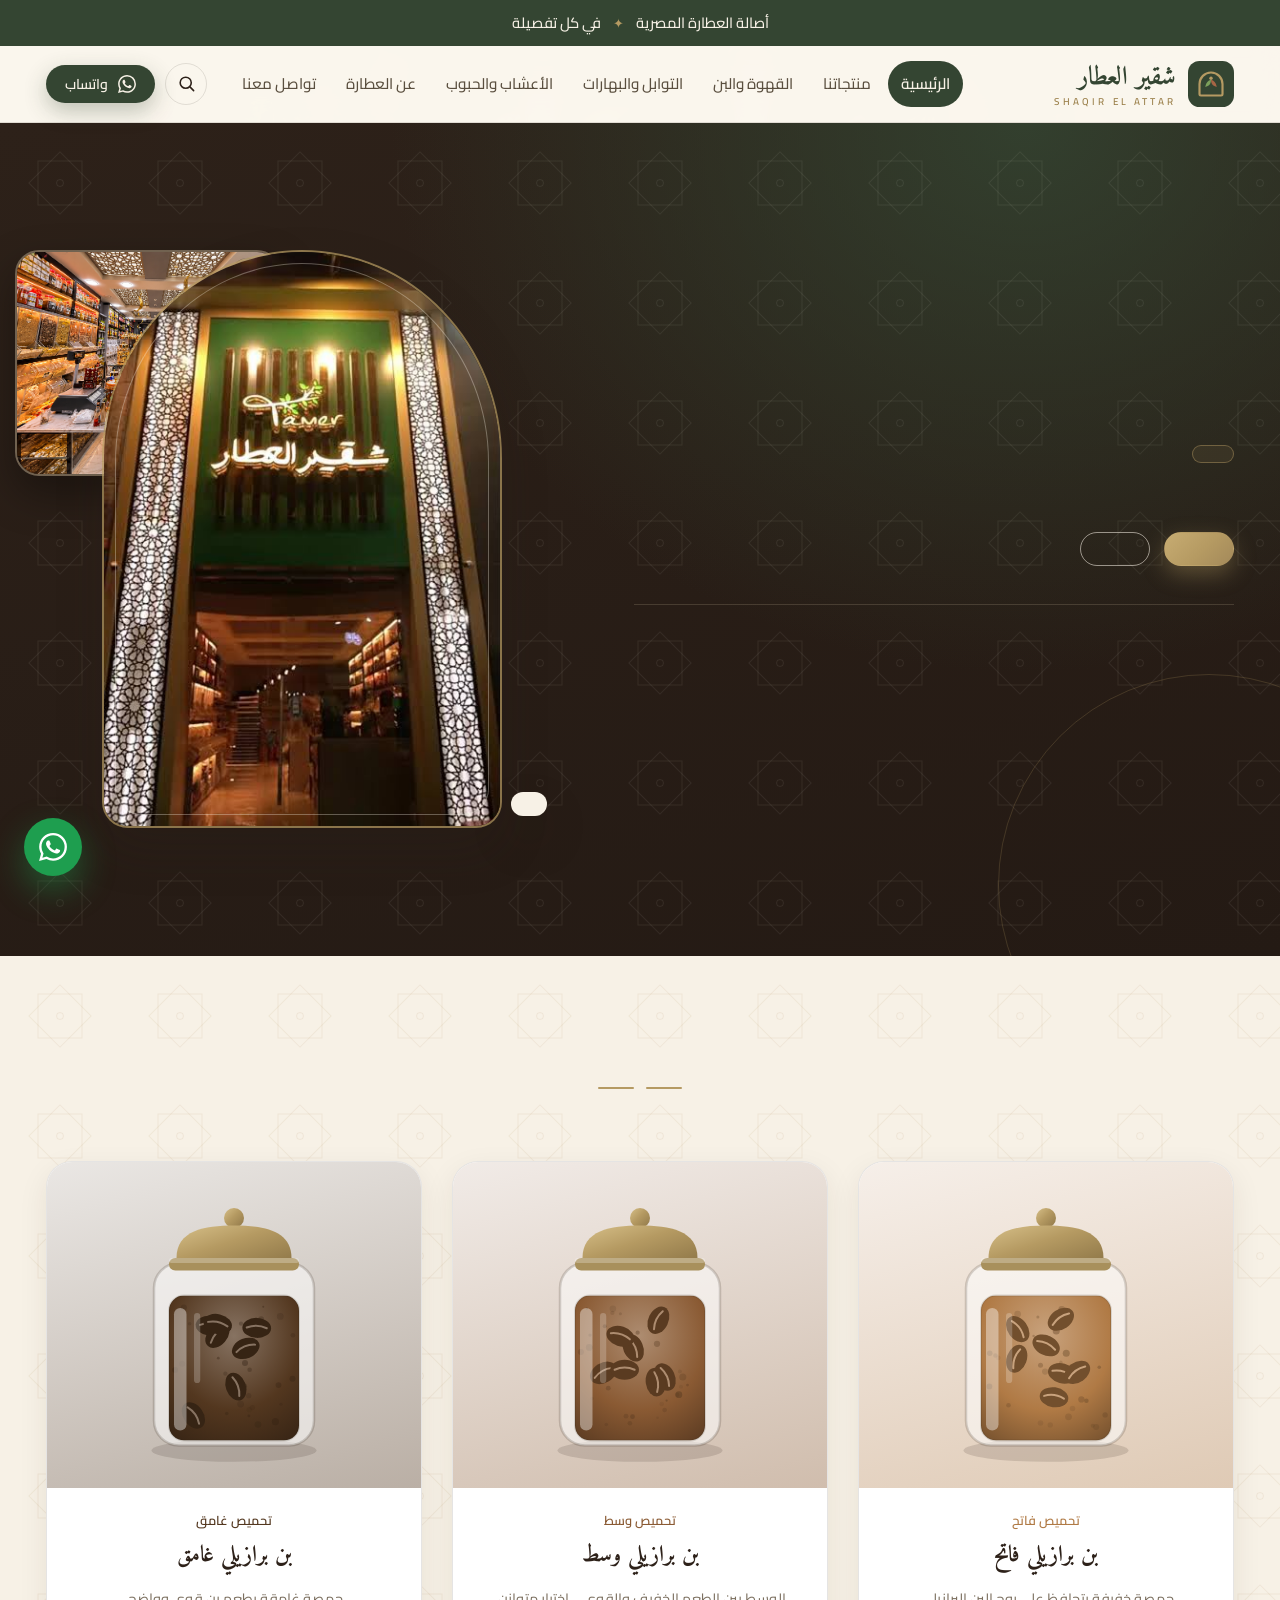
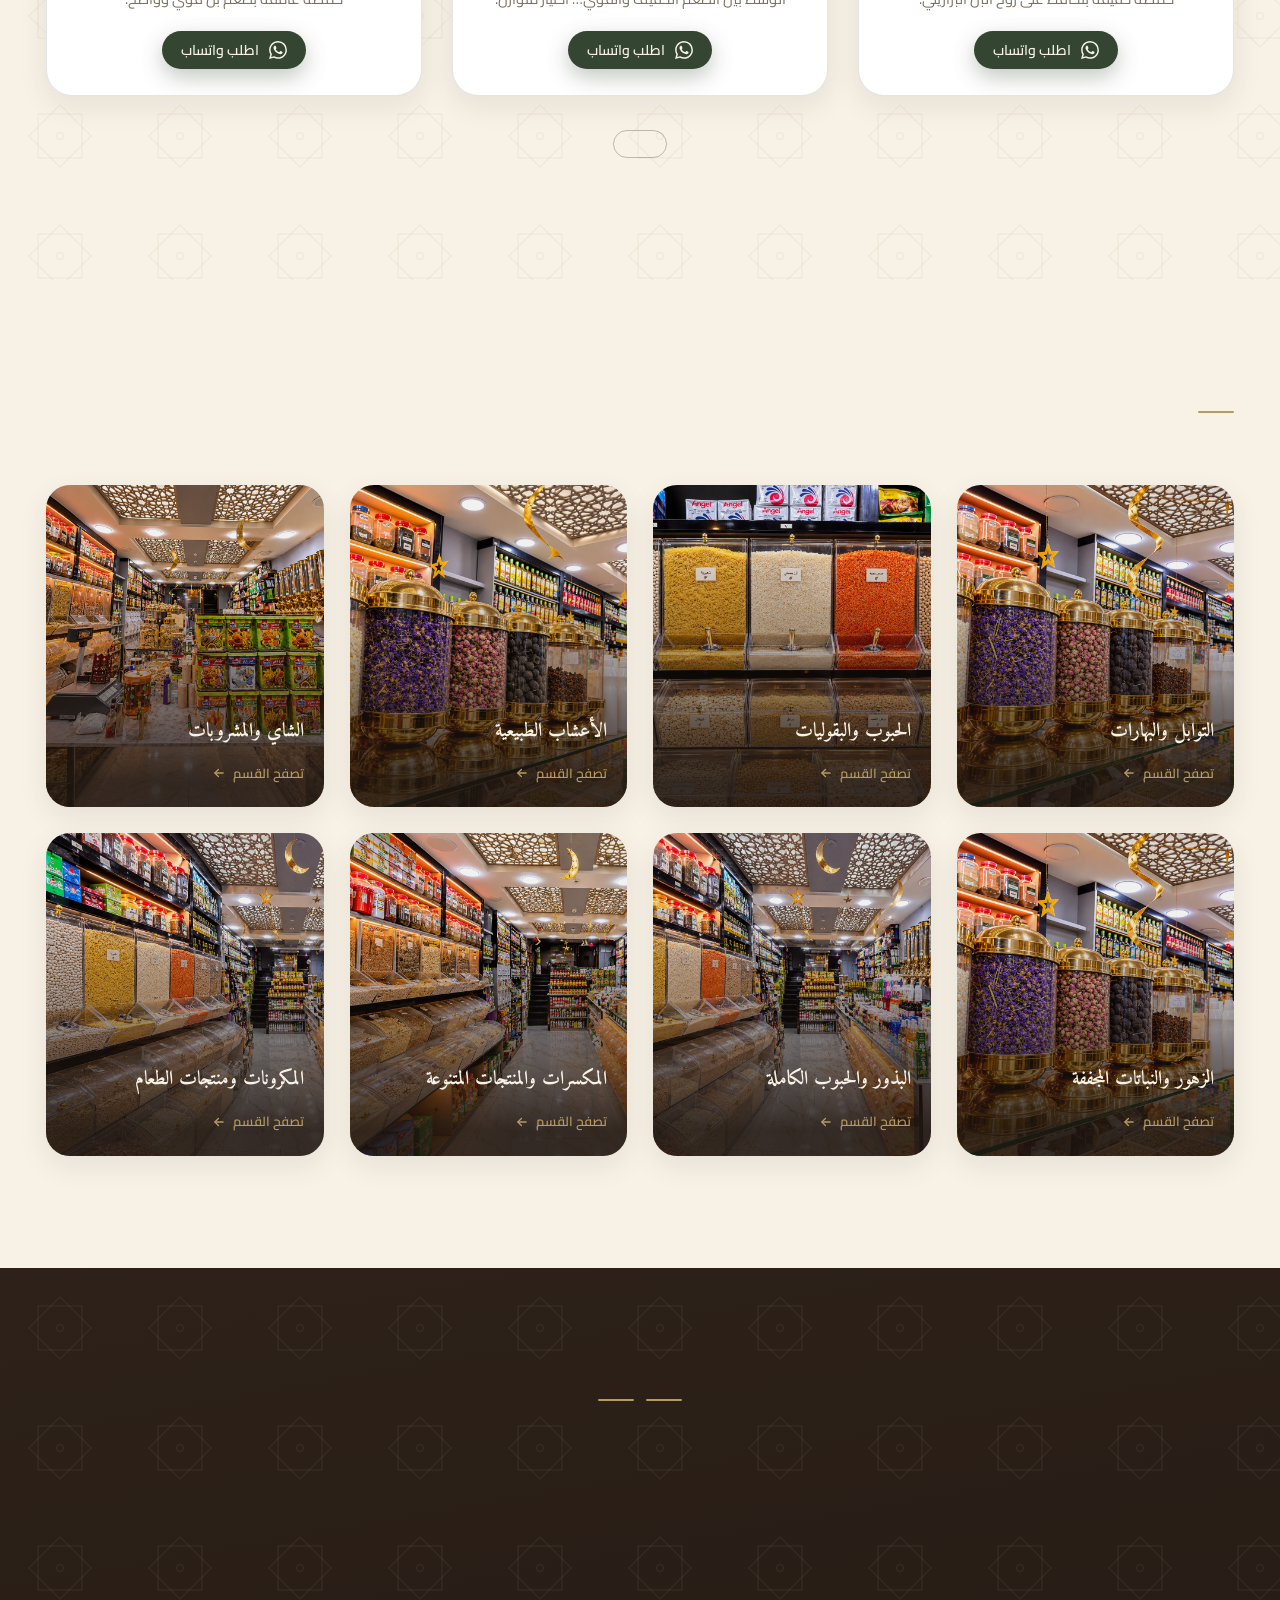
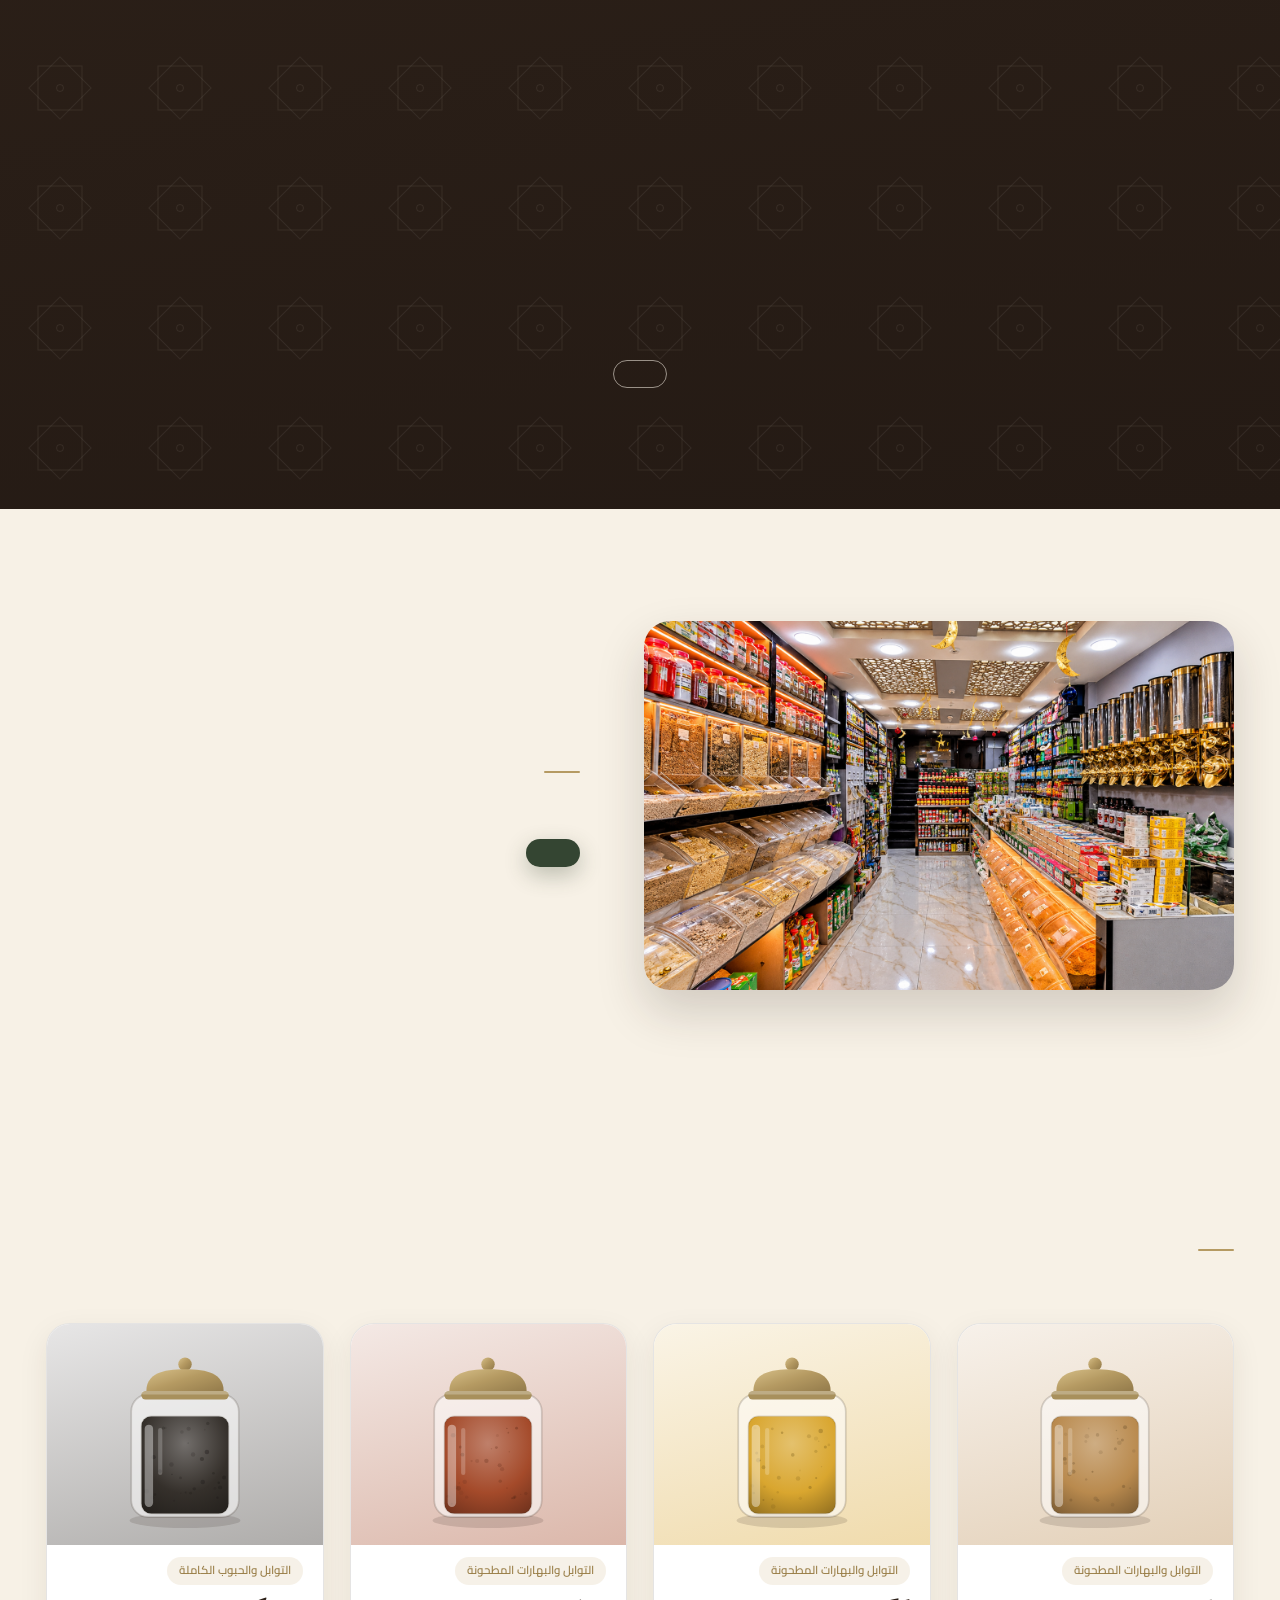
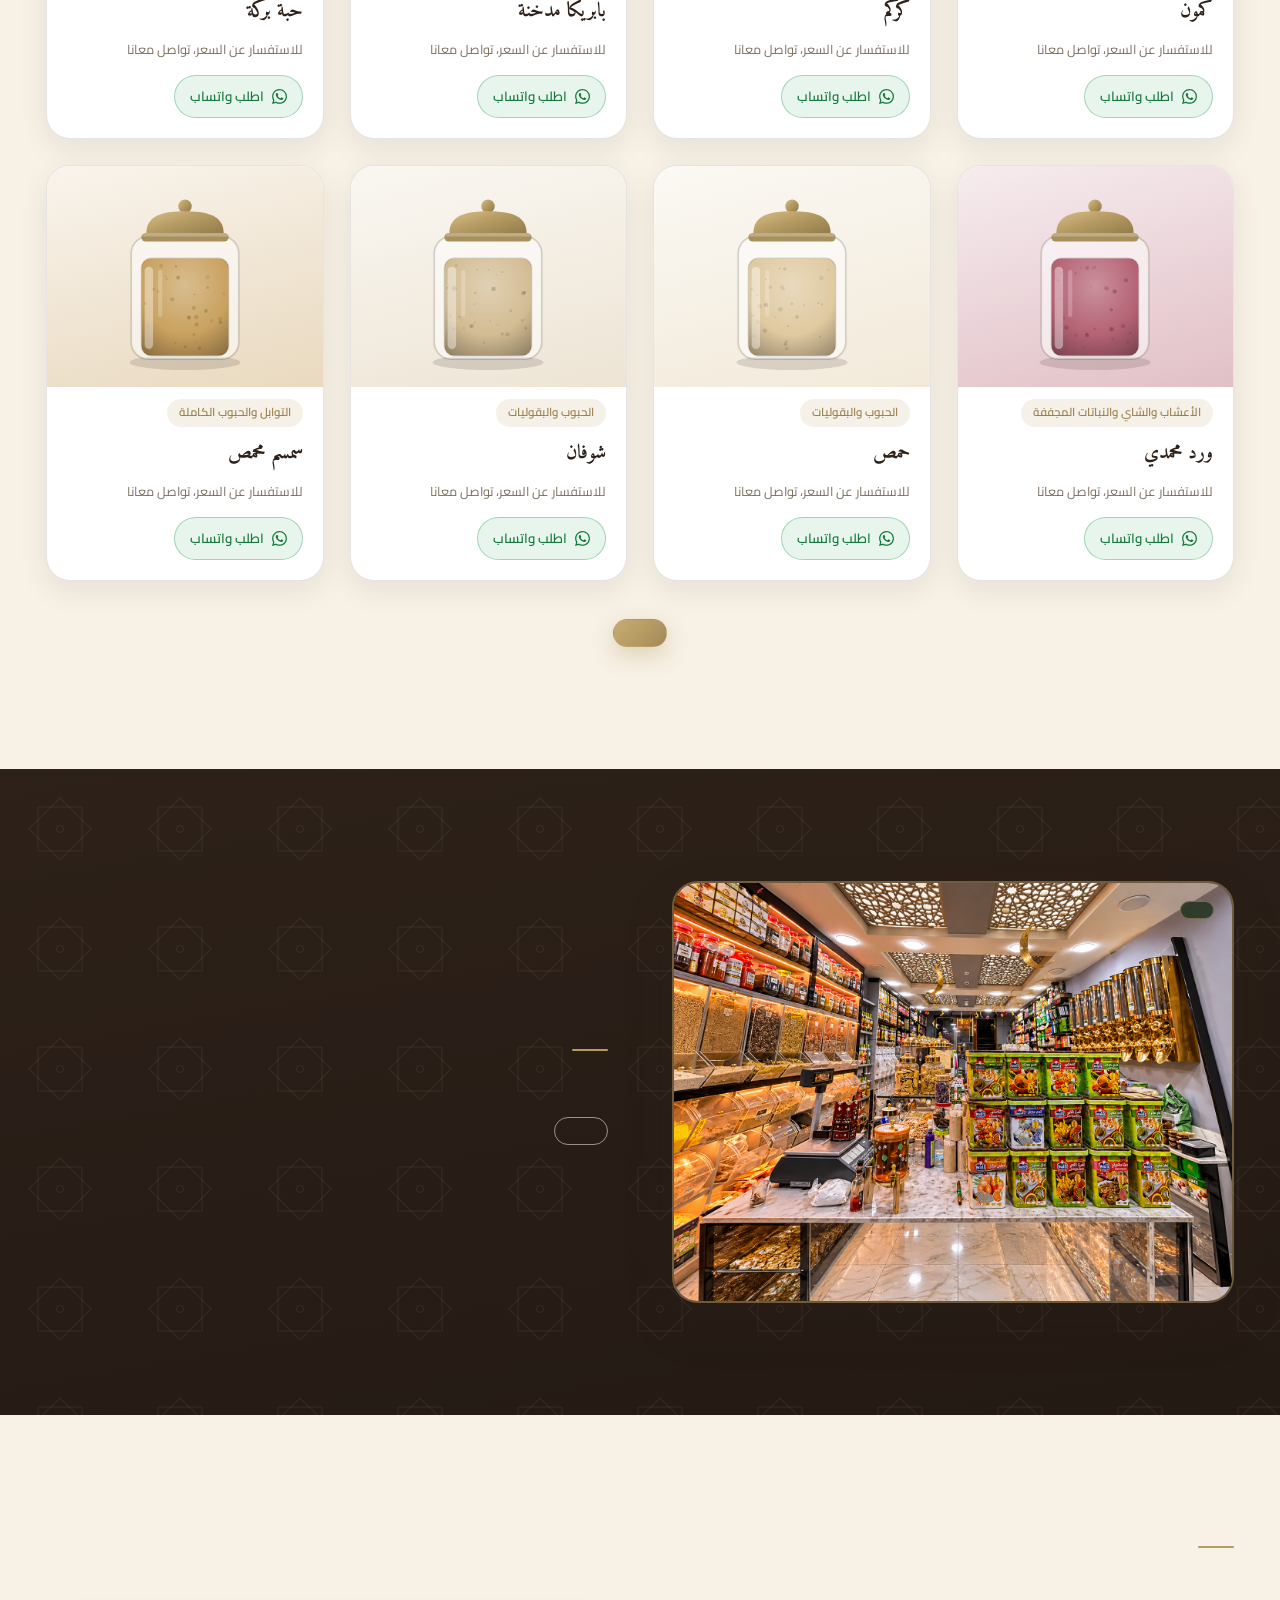
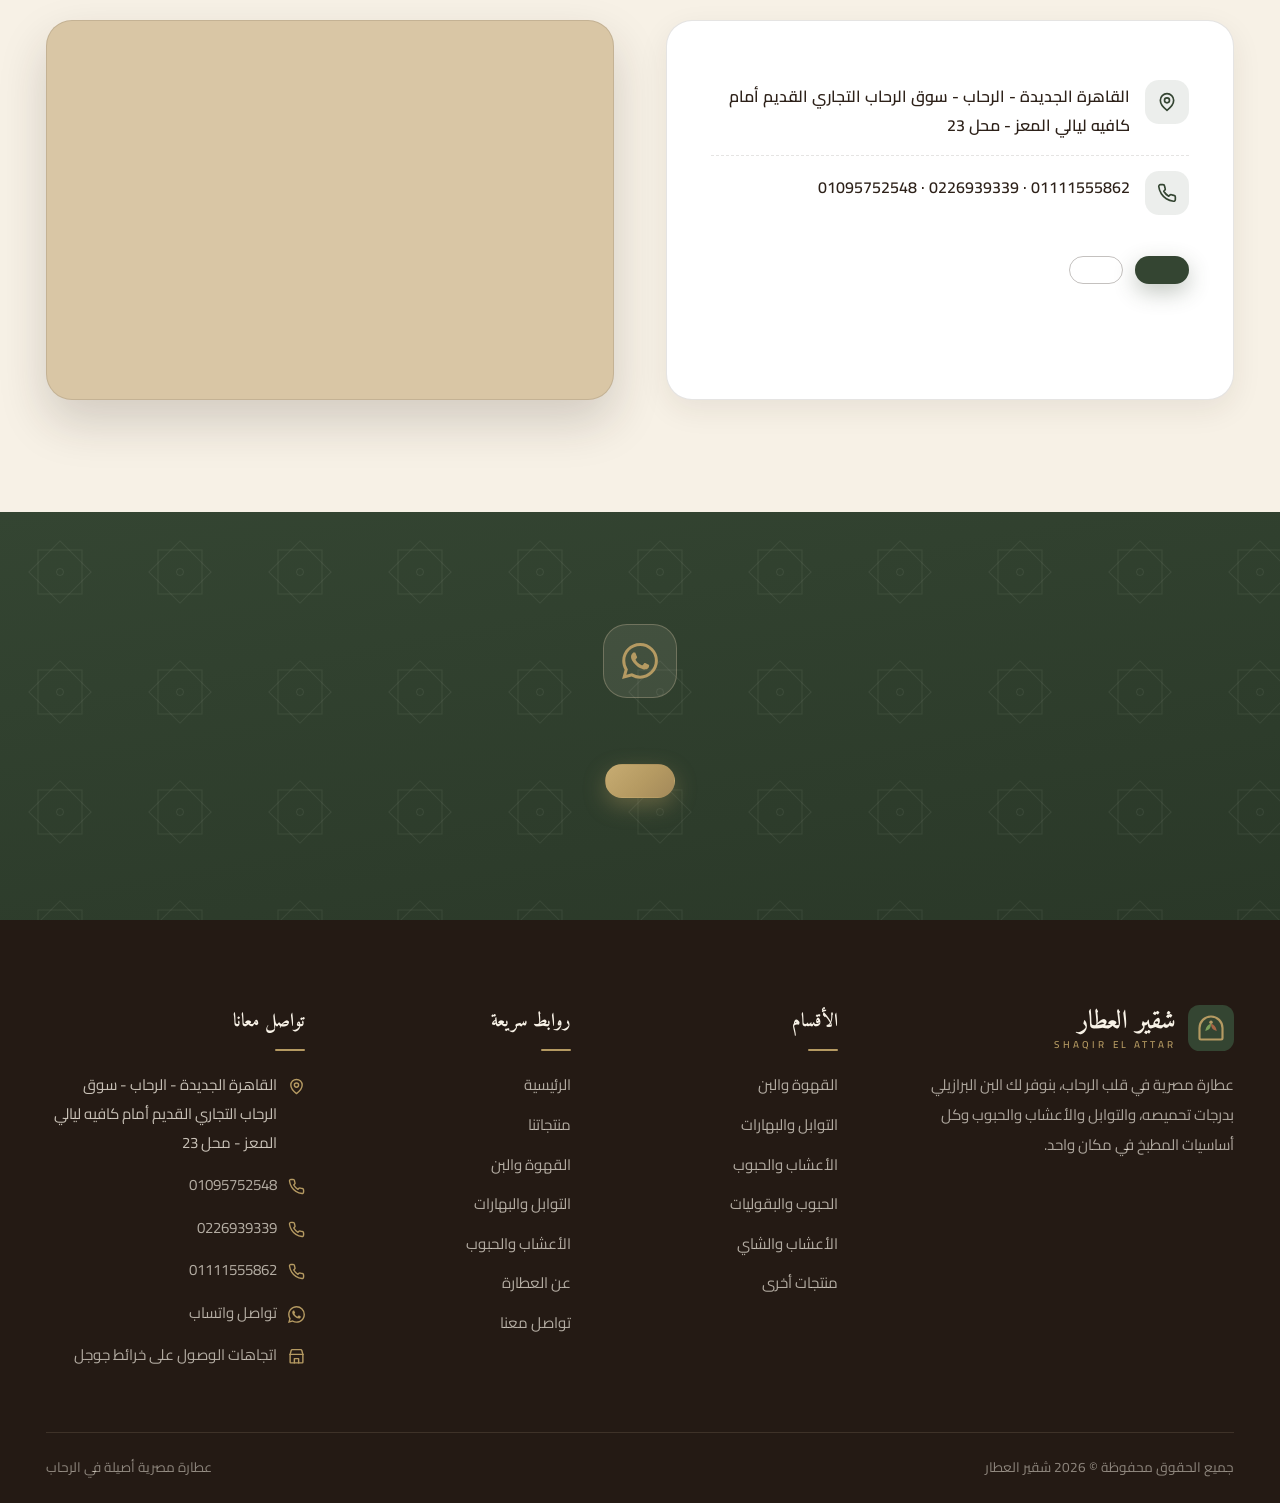
==== commit 6327368c: "لوحة تحكم كاملة + هيكلة بيانات مركزية للنصوص والمنتجات والألوان" ====
--- a/index.html
+++ b/index.html
@@ -22,35 +22,29 @@
 
   <main>
 
-    <!-- ═══════════ Hero — واجهة العطارة ═══════════ -->
+    <!-- ═══════════ Hero ═══════════ -->
     <section class="hero" aria-labelledby="heroTitle">
       <div class="container hero-inner">
 
         <div class="hero-copy">
-          <span class="hero-kicker">عطارة شقير العطار — الرحاب</span>
-          <h1 class="hero-title" id="heroTitle">ريحة العطارة <span class="accent">الأصيلة…</span> في كل تفصيلة</h1>
-          <p class="hero-sub">من البن البرازيلي والتوابل المميزة، للأعشاب والحبوب وكل اللي بيكمل مطبخك. اكتشف تشكيلة عطارتنا الأصيلة.</p>
+          <span class="hero-kicker" id="heroKicker"></span>
+          <h1 class="hero-title" id="heroTitle"></h1>
+          <p class="hero-sub" id="heroSub"></p>
           <div class="hero-ctas">
-            <a class="btn btn-brass btn-lg" href="products.html">اكتشف منتجاتنا</a>
-            <a class="btn btn-outline-light btn-lg" href="contact.html">زورنا في الرحاب</a>
-          </div>
-          <ul class="hero-points">
-            <li><svg viewBox="0 0 24 24" fill="none" stroke="currentColor" stroke-width="2.4" stroke-linecap="round" stroke-linejoin="round"><path d="M20 6L9 17l-5-5"/></svg> بن برازيلي فاتح ووسط وغامق</li>
-            <li><svg viewBox="0 0 24 24" fill="none" stroke="currentColor" stroke-width="2.4" stroke-linecap="round" stroke-linejoin="round"><path d="M20 6L9 17l-5-5"/></svg> توابل وأعشاب وحبوب وبقوليات</li>
-            <li><svg viewBox="0 0 24 24" fill="none" stroke="currentColor" stroke-width="2.4" stroke-linecap="round" stroke-linejoin="round"><path d="M20 6L9 17l-5-5"/></svg> اطلب على واتساب واستلم من العطارة</li>
-          </ul>
-        </div>
-
-        <div class="hero-visual" aria-label="واجهة العطارة الحقيقية">
+            <a class="btn btn-brass btn-lg" href="products.html" id="heroCta1"></a>
+            <a class="btn btn-outline-light btn-lg" href="contact.html" id="heroCta2"></a>
+          </div>
+          <ul class="hero-points" id="heroPoints"></ul>
+        </div>
+
+        <div class="hero-visual">
           <div class="arch-back">
-            <img src="assets/img/interior-counter.png" alt="داخل عطارة شقير العطار — رفوف التوابل والصناديق النحاسية" loading="eager">
+            <img id="heroBack" src="assets/img/interior-counter.png" alt="من داخل العطارة" loading="eager">
           </div>
           <figure class="arch arch-main">
-            <img src="assets/img/entrance.jpg" alt="واجهة عطارة شقير العطار ليلاً — الواجهة الخضراء المضيئة">
+            <img id="heroEntrance" src="assets/img/entrance.jpg" alt="واجهة العطارة">
           </figure>
-          <div class="hero-chip">
-            <span>محل 23 · سوق الرحاب التجاري القديم<small>أمام كافيه ليالي المعز</small></span>
-          </div>
+          <div class="hero-chip" id="heroChip"></div>
         </div>
 
       </div>
@@ -60,13 +54,13 @@
     <section class="section section-pattern-light" aria-labelledby="coffeeTitle">
       <div class="container">
         <div class="section-head center">
-          <span class="kicker">القهوة والبن</span>
-          <h2 class="section-title" id="coffeeTitle">قهوتك… على مزاجك</h2>
-          <p class="section-sub">اختار درجة التحميص اللي بتحبها، واستمتع بطعم القهوة على طريقتك.</p>
+          <span class="kicker" id="coffeeKicker"></span>
+          <h2 class="section-title" id="coffeeTitle"></h2>
+          <p class="section-sub" id="coffeeSub"></p>
         </div>
         <div class="roast-grid" id="roastGrid"></div>
         <p style="text-align:center; margin-top:34px">
-          <a class="btn btn-outline-dark" href="coffee.html">صفحة القهوة والبن كاملة</a>
+          <a class="btn btn-outline-dark" href="coffee.html" id="coffeeMoreBtn"></a>
         </p>
       </div>
     </section>
@@ -75,9 +69,9 @@
     <section class="section section-alt" aria-labelledby="catsTitle">
       <div class="container">
         <div class="section-head">
-          <span class="kicker">أقسام العطارة</span>
-          <h2 class="section-title" id="catsTitle">كل اللي يحتاجه مطبخك… في مكان واحد</h2>
-          <p class="section-sub">تشكيلة واسعة بتغطي التوابل والبهارات، الحبوب والبقوليات، الأعشاب والزهور المجففة، وغايتهن المكرونات ومنتجات الطعام.</p>
+          <span class="kicker" id="catsKicker"></span>
+          <h2 class="section-title" id="catsTitle"></h2>
+          <p class="section-sub" id="catsSub"></p>
         </div>
         <div class="cat-grid" id="catGrid"></div>
       </div>
@@ -87,13 +81,13 @@
     <section class="section section-dark" aria-labelledby="spiceTitle">
       <div class="container">
         <div class="section-head center">
-          <span class="kicker">التوابل والبهارات</span>
-          <h2 class="section-title" id="spiceTitle">سر الطعم… في اختيار البهارات</h2>
-          <p class="section-sub">من البهارات الأساسية لكل مطبخ، للخلطات اللي بتكمل طعم أكلاتك.</p>
+          <span class="kicker" id="spiceKicker"></span>
+          <h2 class="section-title" id="spiceTitle"></h2>
+          <p class="section-sub" id="spiceSub"></p>
         </div>
         <div class="spice-grid" id="spiceGrid"></div>
         <p style="text-align:center; margin-top:38px">
-          <a class="btn btn-outline-light" href="spices.html">كل التوابل والبهارات</a>
+          <a class="btn btn-outline-light" href="spices.html" id="spiceMoreBtn"></a>
         </p>
       </div>
     </section>
@@ -104,31 +98,17 @@
 
         <div class="gallery-stack">
           <figure class="g-main">
-            <img src="assets/img/interior-aisle.png" alt="ممرات العطارة — صناديق شفافة للحبوب وموزعات نحاسية للتوابل" loading="lazy">
+            <img id="galleryMain" src="assets/img/interior-aisle.png" alt="ممرات العطارة" loading="lazy">
           </figure>
-          <div class="g-row">
-            <figure class="g-item">
-              <img src="assets/img/brass-jars.png" alt="موزعات نحاسية فيها زهور ونباتات مجففة" loading="lazy">
-            </figure>
-            <figure class="g-item">
-              <img src="assets/img/bins-grains.png" alt="صناديق شفافة معنونة بالحبوب والبقوليات" loading="lazy">
-            </figure>
-            <figure class="g-item">
-              <img src="assets/img/aisle-pasta.png" alt="رفوف المكرونات والمنتجات الجافة" loading="lazy">
-            </figure>
-          </div>
+          <div class="g-row" id="galleryRow"></div>
         </div>
 
         <div>
-          <span class="kicker">تجربة العطارة</span>
-          <h2 class="section-title" id="storeTitle" style="margin-bottom:14px">عطارة فيها كل اللي بتحبه</h2>
-          <p class="section-sub" style="margin-top:0">من الحبوب والبقوليات للأعشاب والتوابل، تشكيلة متنوعة تجمع أساسيات مطبخك في مكان واحد.</p>
-          <ul class="story-list">
-            <li><svg viewBox="0 0 24 24" fill="none" stroke="currentColor" stroke-width="2" stroke-linecap="round" stroke-linejoin="round"><path d="M20 6L9 17l-5-5"/></svg> صناديق عرض شفافة بتخليك تشوف كل حاجة قبل ما تاخدها.</li>
-            <li><svg viewBox="0 0 24 24" fill="none" stroke="currentColor" stroke-width="2" stroke-linecap="round" stroke-linejoin="round"><path d="M20 6L9 17l-5-5"/></svg> موزعات نحاسية للزهور والنباتات المجففة زي ما هتشوف في العطارات القديمة.</li>
-            <li><svg viewBox="0 0 24 24" fill="none" stroke="currentColor" stroke-width="2" stroke-linecap="round" stroke-linejoin="round"><path d="M20 6L9 17l-5-5"/></svg> تشكيلة واسعة بتتقسم أقسام واضحة تخلّي التسوق سهل وممتع.</li>
-          </ul>
-          <a class="btn btn-olive" href="about.html">اعرف أكتر عن العطارة</a>
+          <span class="kicker" id="storeKicker"></span>
+          <h2 class="section-title" id="storeTitle" style="margin-bottom:14px"></h2>
+          <p class="section-sub" id="storeSub" style="margin-top:0"></p>
+          <ul class="story-list" id="storeList"></ul>
+          <a class="btn btn-olive" href="about.html" id="storeBtn"></a>
         </div>
 
       </div>
@@ -138,13 +118,13 @@
     <section class="section section-alt" aria-labelledby="featuredTitle">
       <div class="container">
         <div class="section-head">
-          <span class="kicker">تشكيلتنا</span>
-          <h2 class="section-title" id="featuredTitle">من منتجات عطارتنا</h2>
-          <p class="section-sub">لمحة من التوابل والأعشاب والحبوب اللي هتلاقيها عندنا — والقائمة أكبر بكتير في المنتجات.</p>
+          <span class="kicker" id="featuredKicker"></span>
+          <h2 class="section-title" id="featuredTitle"></h2>
+          <p class="section-sub" id="featuredSub"></p>
         </div>
         <div class="product-grid" id="featuredGrid"></div>
         <p style="text-align:center; margin-top:38px">
-          <a class="btn btn-brass" href="products.html">تصفح كل المنتجات</a>
+          <a class="btn btn-brass" href="products.html" id="featuredMoreBtn"></a>
         </p>
       </div>
     </section>
@@ -154,19 +134,16 @@
       <div class="container wael-layout">
 
         <div class="wael-visual">
-          <img src="assets/img/interior-counter.png" alt="رفوف منتجات Wael Food جوه العطارة" loading="lazy" style="object-position:center 38%">
-          <span class="wael-tag">من داخل العطارة</span>
+          <img id="waelImg" src="assets/img/interior-counter.png" alt="رفوف منتجات Wael Food" loading="lazy">
+          <span class="wael-tag" id="waelTag"></span>
         </div>
 
         <div>
-          <span class="kicker">Wael Food</span>
-          <h2 class="section-title" id="waelTitle" style="margin-bottom:14px">اختيارات من بهارات <span dir="ltr">Wael Food</span></h2>
-          <p class="section-sub" style="margin-top:0">متوفر عندنا تشكيلة من بهارات ومنتجات <span dir="ltr">Wael Food</span> الجاهزة — من الخلطات الأساسية للبهارات المخصوصة.</p>
-          <ul class="story-list wael-points">
-            <li><svg viewBox="0 0 24 24" fill="none" stroke="currentColor" stroke-width="2.4" stroke-linecap="round" stroke-linejoin="round"><path d="M20 6L9 17l-5-5"/></svg> بهارات جاهزة بتوفر وقت في المطبخ.</li>
-            <li><svg viewBox="0 0 24 24" fill="none" stroke="currentColor" stroke-width="2.4" stroke-linecap="round" stroke-linejoin="round"><path d="M20 6L9 17l-5-5"/></svg> استفسر عن الأنواع المتوفرة وقت الطلب.</li>
-          </ul>
-          <a class="btn btn-outline-light" href="products.html?cat=other">شوف منتجات Wael Food</a>
+          <span class="kicker" id="waelKicker"></span>
+          <h2 class="section-title" id="waelTitle" style="margin-bottom:14px"></h2>
+          <p class="section-sub" id="waelSub" style="margin-top:0"></p>
+          <ul class="story-list wael-points" id="waelPoints"></ul>
+          <a class="btn btn-outline-light" href="products.html?cat=other" id="waelBtn"></a>
         </div>
 
       </div>
@@ -176,23 +153,23 @@
     <section class="section" aria-labelledby="locTitle">
       <div class="container">
         <div class="section-head">
-          <span class="kicker">فين لاقينا</span>
-          <h2 class="section-title" id="locTitle">زورنا في الرحاب</h2>
-          <p class="section-sub">مستنيين زيارتك في سوق الرحاب التجاري القديم، قدام كافيه ليالي المعز، محل 23.</p>
+          <span class="kicker" id="locKicker"></span>
+          <h2 class="section-title" id="locTitle"></h2>
+          <p class="section-sub" id="locSub"></p>
         </div>
         <div class="location-layout">
           <div class="location-card">
             <div class="contact-row">
               <span class="contact-ic"><svg viewBox="0 0 24 24" fill="none" stroke="currentColor" stroke-width="2" stroke-linecap="round" stroke-linejoin="round"><path d="M20 10c0 6-8 12-8 12s-8-6-8-12a8 8 0 1 1 16 0Z"/><circle cx="12" cy="10" r="3"/></svg></span>
-              <div><h4>العنوان</h4><p>القاهرة الجديدة - الرحاب - سوق الرحاب التجاري القديم أمام كافيه ليالي المعز - محل 23</p></div>
+              <div><h4 id="locAddressLabel"></h4><p id="addressText"></p></div>
             </div>
-            <a class="contact-row" href="tel:+201095752548">
+            <a class="contact-row" href="tel:+201095752548" id="locPhoneRow">
               <span class="contact-ic"><svg viewBox="0 0 24 24" fill="none" stroke="currentColor" stroke-width="2" stroke-linecap="round" stroke-linejoin="round"><path d="M22 16.92v3a2 2 0 0 1-2.18 2 19.79 19.79 0 0 1-8.63-3.07 19.5 19.5 0 0 1-6-6 19.79 19.79 0 0 1-3.07-8.67A2 2 0 0 1 4.11 2h3a2 2 0 0 1 2 1.72c.127.96.361 1.903.7 2.81a2 2 0 0 1-.45 2.11L8.09 9.91a16 16 0 0 0 6 6l1.27-1.27a2 2 0 0 1 2.11-.45c.907.339 1.85.573 2.81.7A2 2 0 0 1 22 16.92z"/></svg></span>
-              <div><h4>للاستفسار اتصل بينا</h4><p><span class="num">01095752548</span> · <span class="num">0226939339</span> · <span class="num">01111555862</span></p></div>
+              <div><h4 id="locPhoneLabel"></h4><p id="phonesText"></p></div>
             </a>
             <div class="location-ctas">
-              <a class="btn btn-olive" target="_blank" rel="noopener" href="https://www.google.com/maps/search/?api=1&query=Shop+23%2C+Old+Rehab+Commercial+Market%2C+Layali+El+Moez+Cafe%2C+Rehab%2C+New+Cairo%2C+Egypt">اعرف مكاننا</a>
-              <a class="btn btn-outline-dark" href="contact.html">كل بيانات التواصل</a>
+              <a class="btn btn-olive" target="_blank" rel="noopener" href="https://www.google.com/maps/search/?api=1&query=Shop+23%2C+Old+Rehab+Commercial+Market%2C+Layali+El+Moez+Cafe%2C+Rehab%2C+New+Cairo%2C+Egypt" id="mapsLink1"></a>
+              <a class="btn btn-outline-dark" href="contact.html" id="locBtn2"></a>
             </div>
           </div>
           <div class="map-frame">
@@ -208,9 +185,9 @@
         <span class="wa-icon-big">
           <svg viewBox="0 0 24 24" fill="currentColor" aria-hidden="true"><path d="M17.472 14.382c-.297-.149-1.758-.867-2.03-.967-.273-.099-.471-.148-.67.15-.197.297-.767.966-.94 1.164-.173.199-.347.223-.644.075-.297-.15-1.255-.463-2.39-1.475-.883-.788-1.48-1.761-1.653-2.059-.173-.297-.018-.458.13-.606.134-.133.298-.347.446-.52.149-.174.198-.298.298-.497.099-.198.05-.371-.025-.52-.075-.149-.669-1.612-.916-2.207-.242-.579-.487-.5-.669-.51-.173-.008-.371-.01-.57-.01-.198 0-.52.074-.792.372-.272.297-1.04 1.016-1.04 2.479 0 1.462 1.065 2.875 1.213 3.074.149.198 2.096 3.2 5.077 4.487.709.306 1.262.489 1.694.625.712.227 1.36.195 1.871.118.571-.085 1.758-.719 2.006-1.413.248-.694.248-1.289.173-1.413-.074-.124-.272-.198-.57-.347m-5.421 7.403h-.004a9.87 9.87 0 01-5.031-1.378l-.361-.214-3.741.982.998-3.648-.235-.374a9.86 9.86 0 01-1.51-5.26c.001-5.45 4.436-9.884 9.888-9.884 2.64 0 5.122 1.03 6.988 2.898a9.825 9.825 0 012.893 6.994c-.003 5.45-4.437 9.884-9.885 9.884m8.413-18.297A11.815 11.815 0 0012.05 0C5.495 0 .16 5.335.157 11.892c0 2.096.547 4.142 1.588 5.945L.057 24l6.305-1.654a11.882 11.882 0 005.683 1.448h.005c6.554 0 11.89-5.335 11.893-11.893a11.821 11.821 0 00-3.48-8.413Z"/></svg>
         </span>
-        <h2 class="section-title" id="waTitle">منتجاتك المفضلة على بُعد رسالة</h2>
-        <p class="section-sub">اختار المنتجات اللي محتاجها وتواصل معانا للاستفسار عن الأسعار والأوزان وتفاصيل الطلب.</p>
-        <a class="btn btn-brass btn-lg" target="_blank" rel="noopener" href="https://wa.me/201095752548?text=%D8%A7%D9%84%D8%B3%D9%84%D8%A7%D9%85%20%D8%B9%D9%84%D9%8A%D9%83%D9%85%D8%8C%20%D8%AD%D8%A7%D8%A8%D8%A8%20%D8%A3%D8%B3%D8%AA%D9%81%D8%B3%D8%B1%20%D8%B9%D9%86%20%D9%85%D9%86%D8%AA%D8%AC%D8%A7%D8%AA%20%D8%A7%D9%84%D8%B9%D8%B7%D8%A7%D8%B1%D8%A9%20%D9%88%D8%A7%D9%84%D8%A3%D8%B3%D8%B9%D8%A7%D8%B1%20%D8%A7%D9%84%D9%85%D8%AA%D8%A7%D8%AD%D8%A9.">تواصل معانا على واتساب</a>
+        <h2 class="section-title" id="waTitle"></h2>
+        <p class="section-sub" id="waSub"></p>
+        <a class="btn btn-brass btn-lg" target="_blank" rel="noopener" href="https://wa.me/201095752548" id="waBtn"></a>
       </div>
     </section>
 
@@ -219,8 +196,22 @@
   <div id="app-footer"></div>
   <div class="search-overlay" id="searchOverlay"></div>
 
+  <script src="assets/js/content.js"></script>
   <script src="assets/js/config.js"></script>
   <script src="assets/js/products.js"></script>
   <script src="assets/js/main.js"></script>
+  <script>
+    /* تعبئة بيانات التواصل الديناميكية في صفحة الرئيسية */
+    document.addEventListener("DOMContentLoaded", function () {
+      document.getElementById("addressText").textContent = SITE.addressAr;
+      document.getElementById("phonesText").innerHTML = SITE.phones.map(function (p) {
+        return '<span class="num">' + p.label + "</span>";
+      }).join(" · ");
+      document.getElementById("locPhoneRow").href = "tel:" + SITE.phones[0].tel;
+      document.getElementById("mapsLink1").textContent = CONTENT.home.location.btn1;
+      document.getElementById("mapsLink1").href = SITE.mapsUrl;
+      document.getElementById("waBtn").href = "https://wa.me/" + SITE.whatsapp + "?text=" + encodeURIComponent(SITE.msgs.general);
+    });
+  </script>
 </body>
 </html>
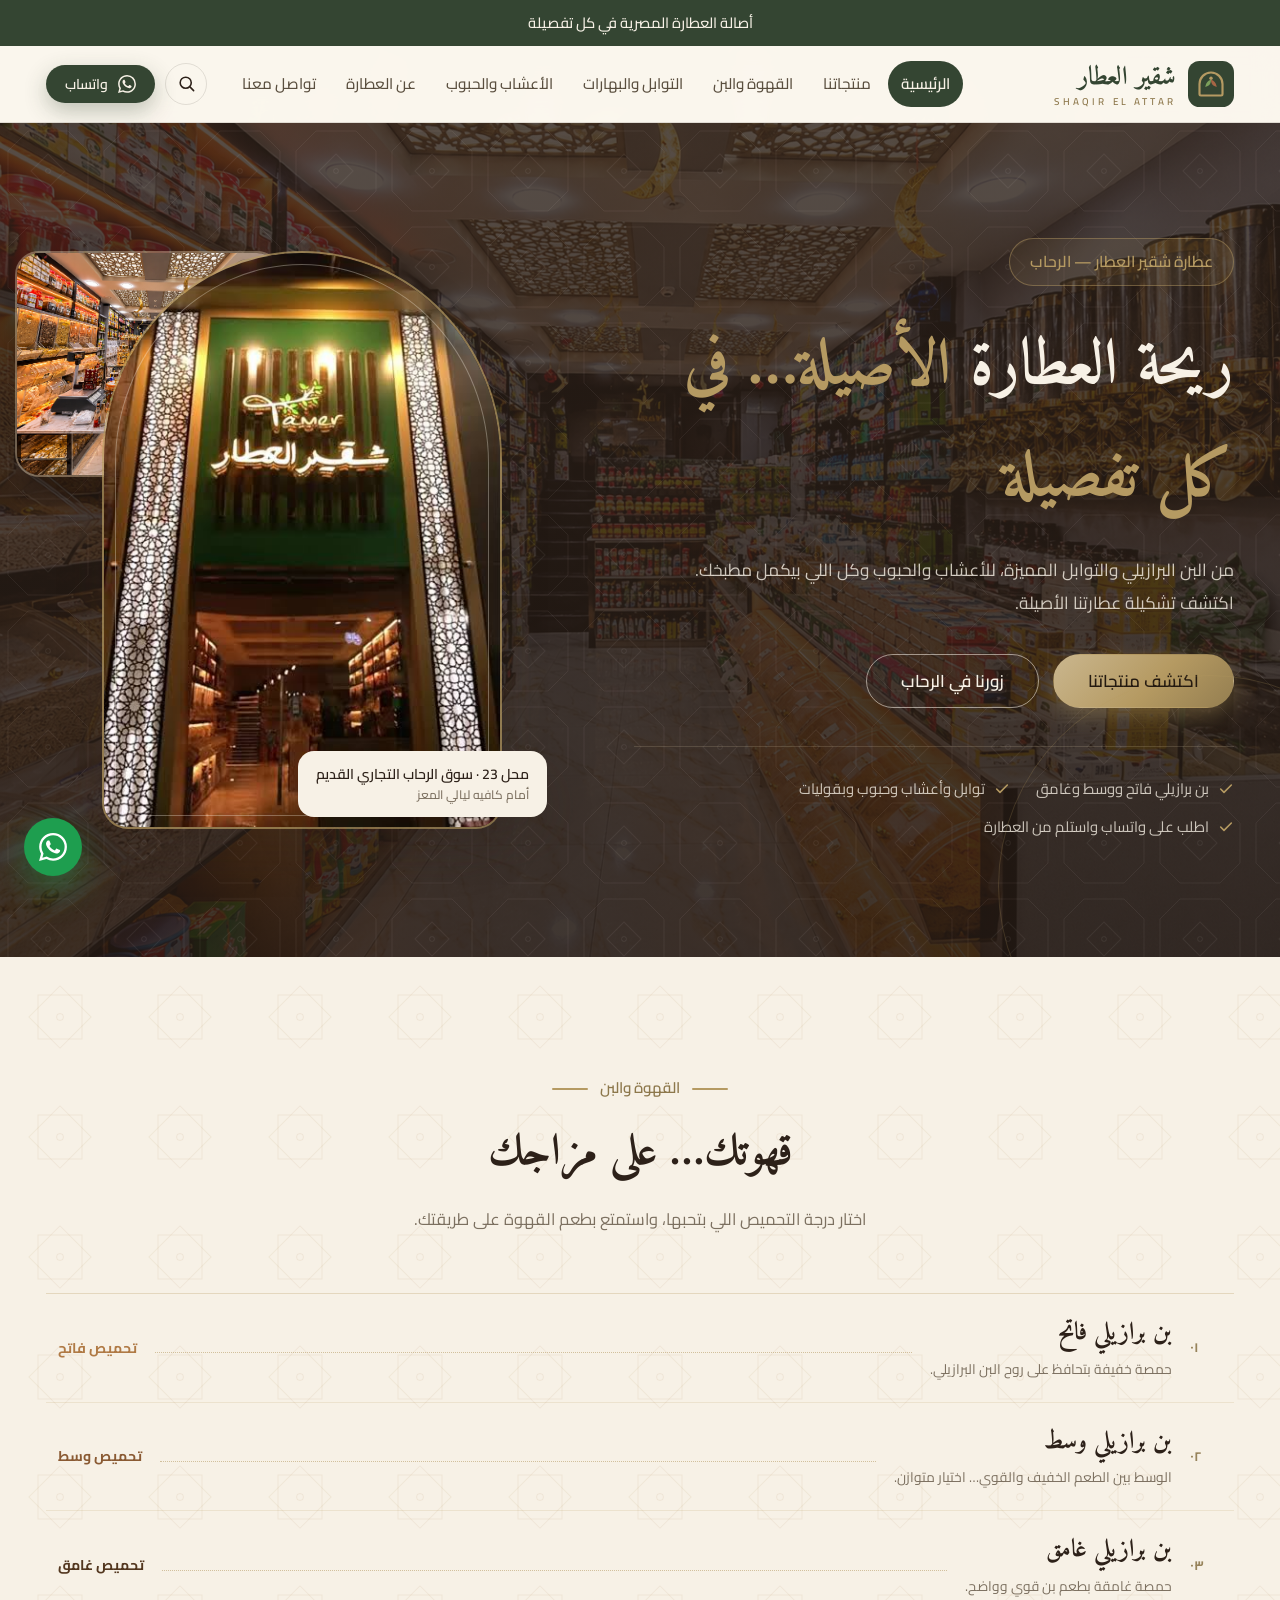
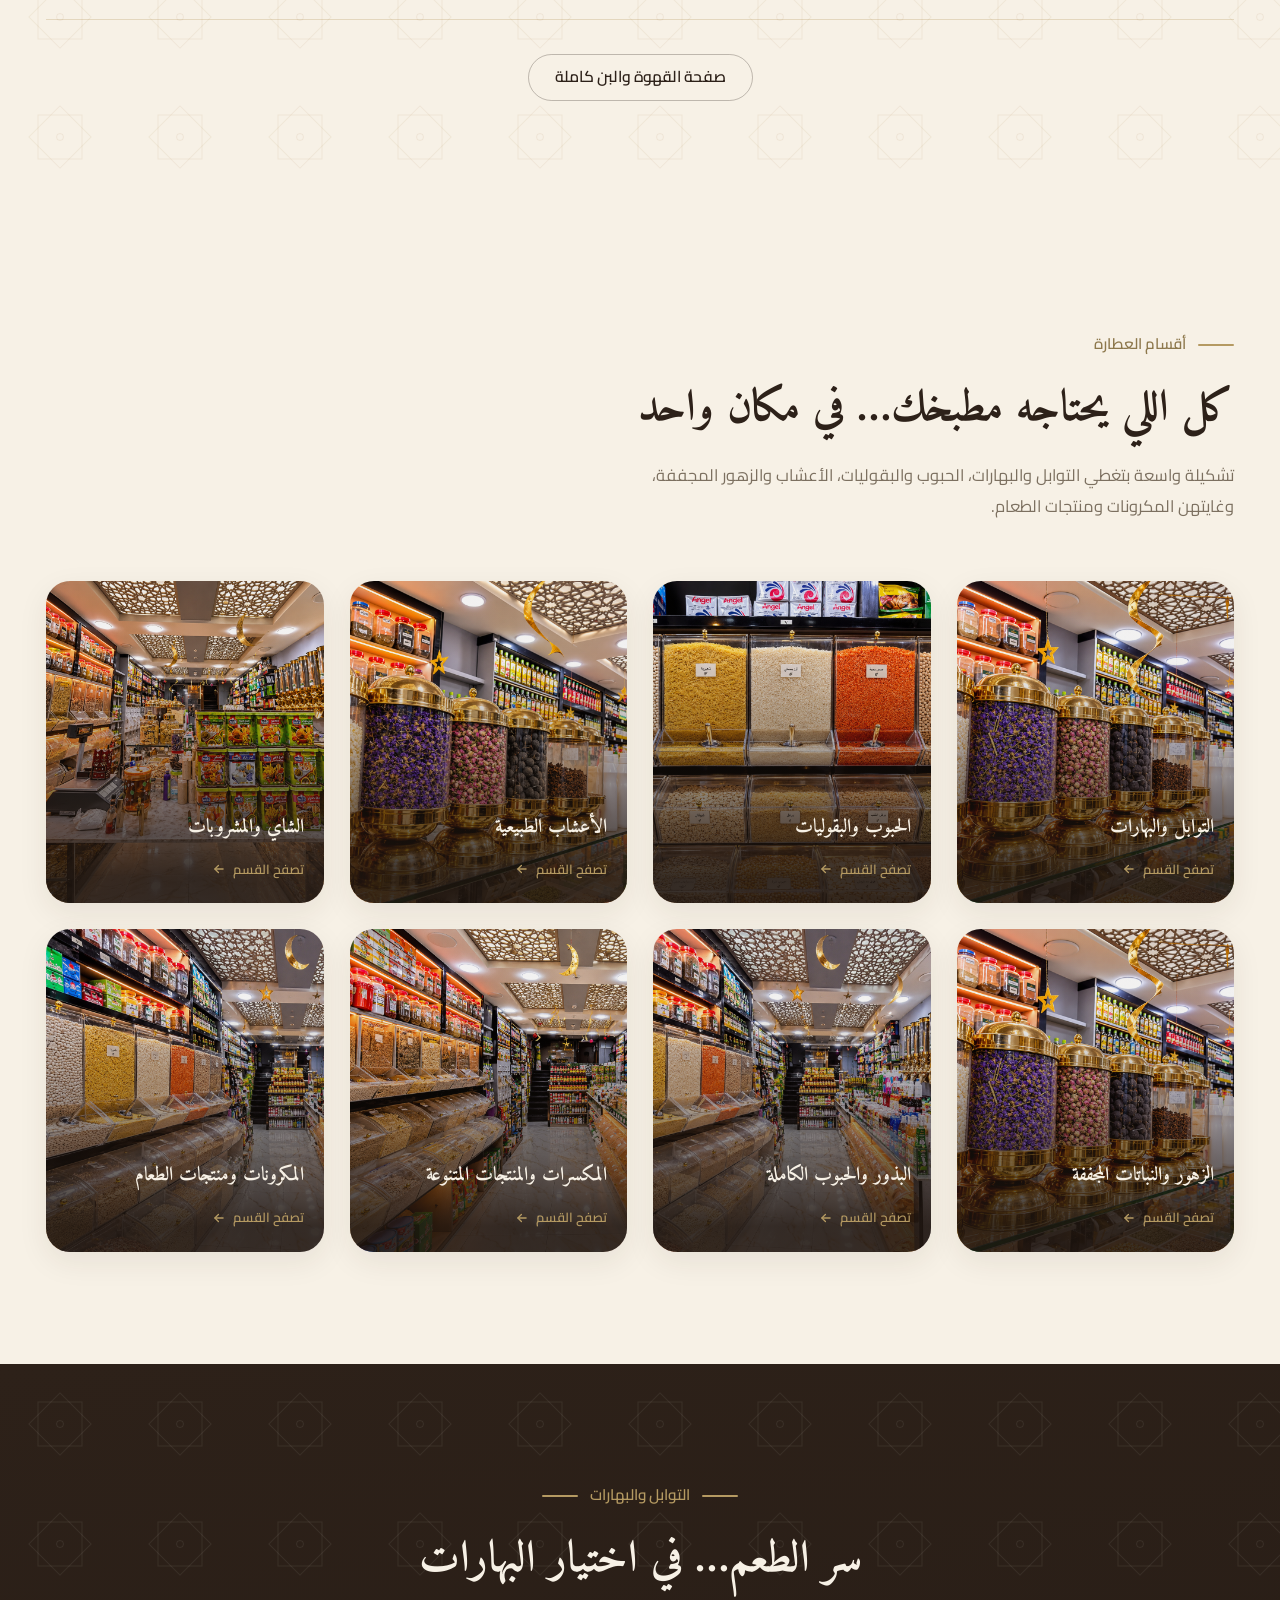
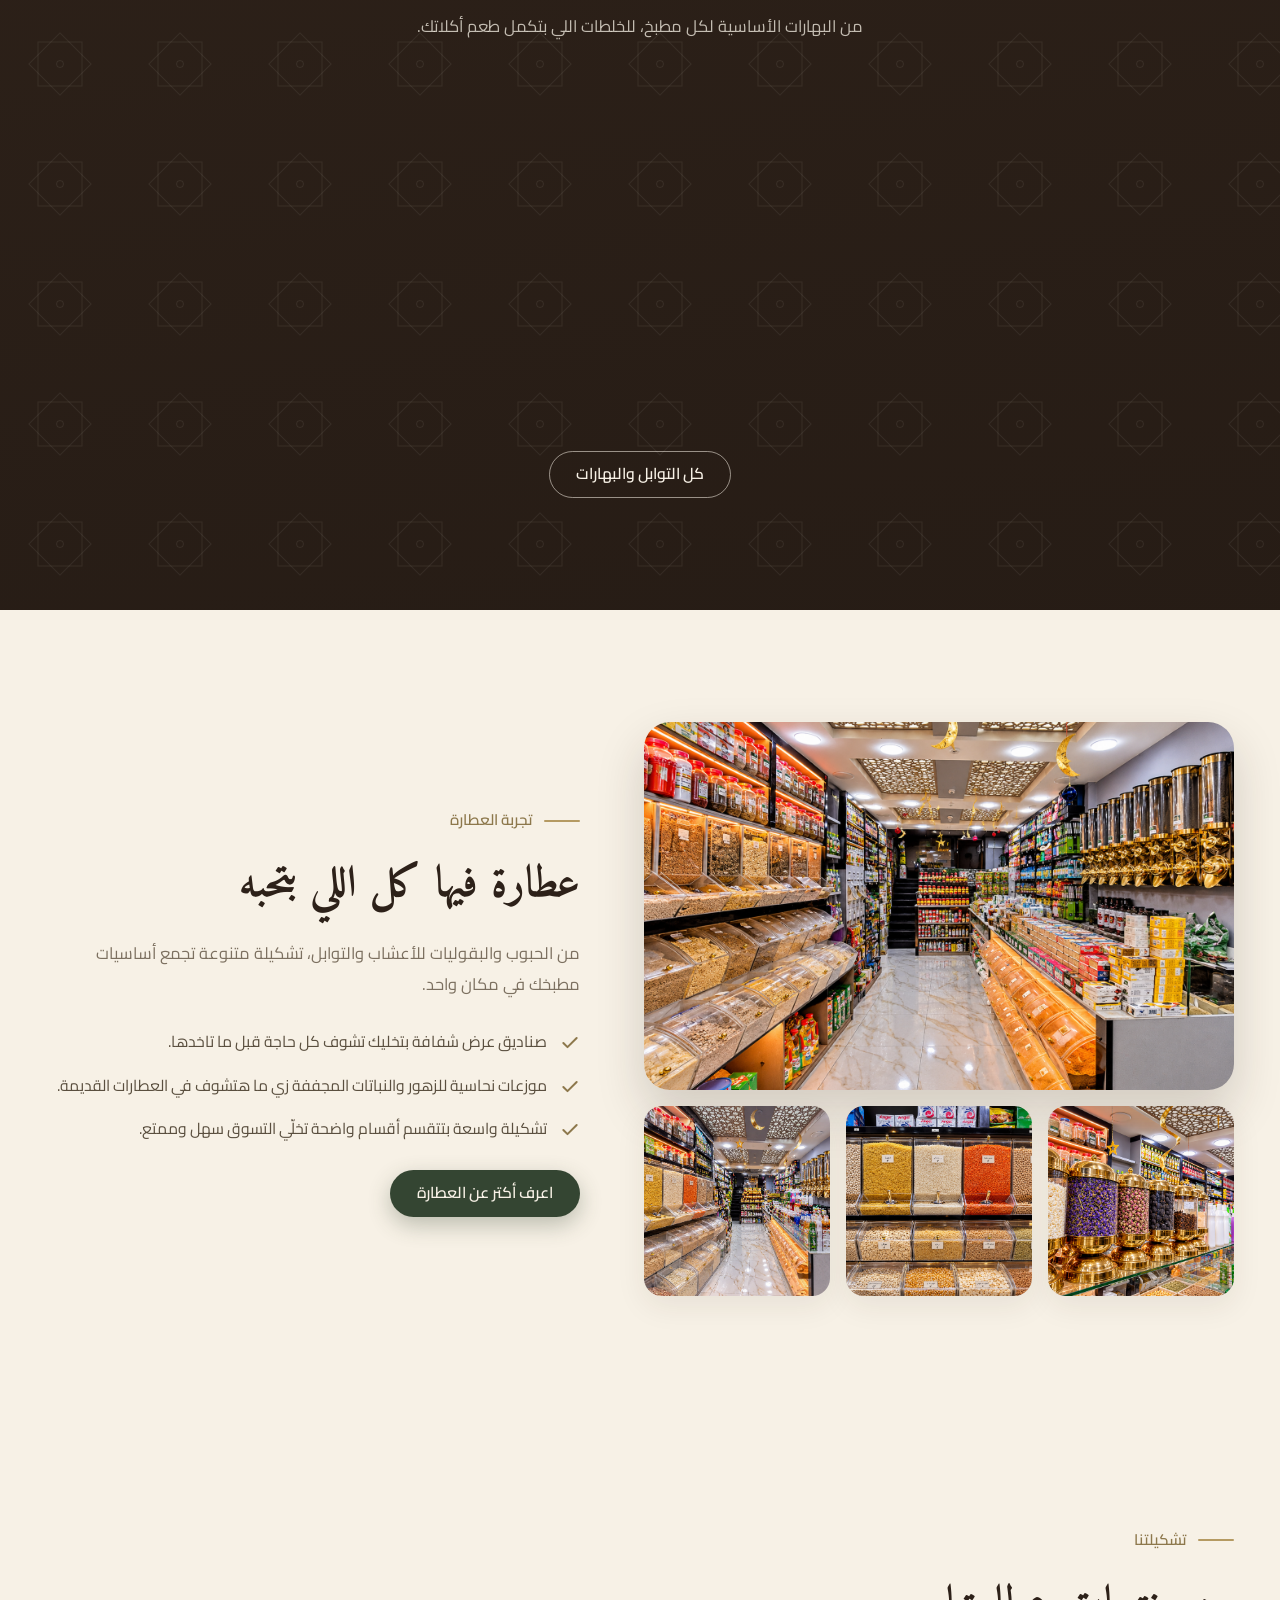
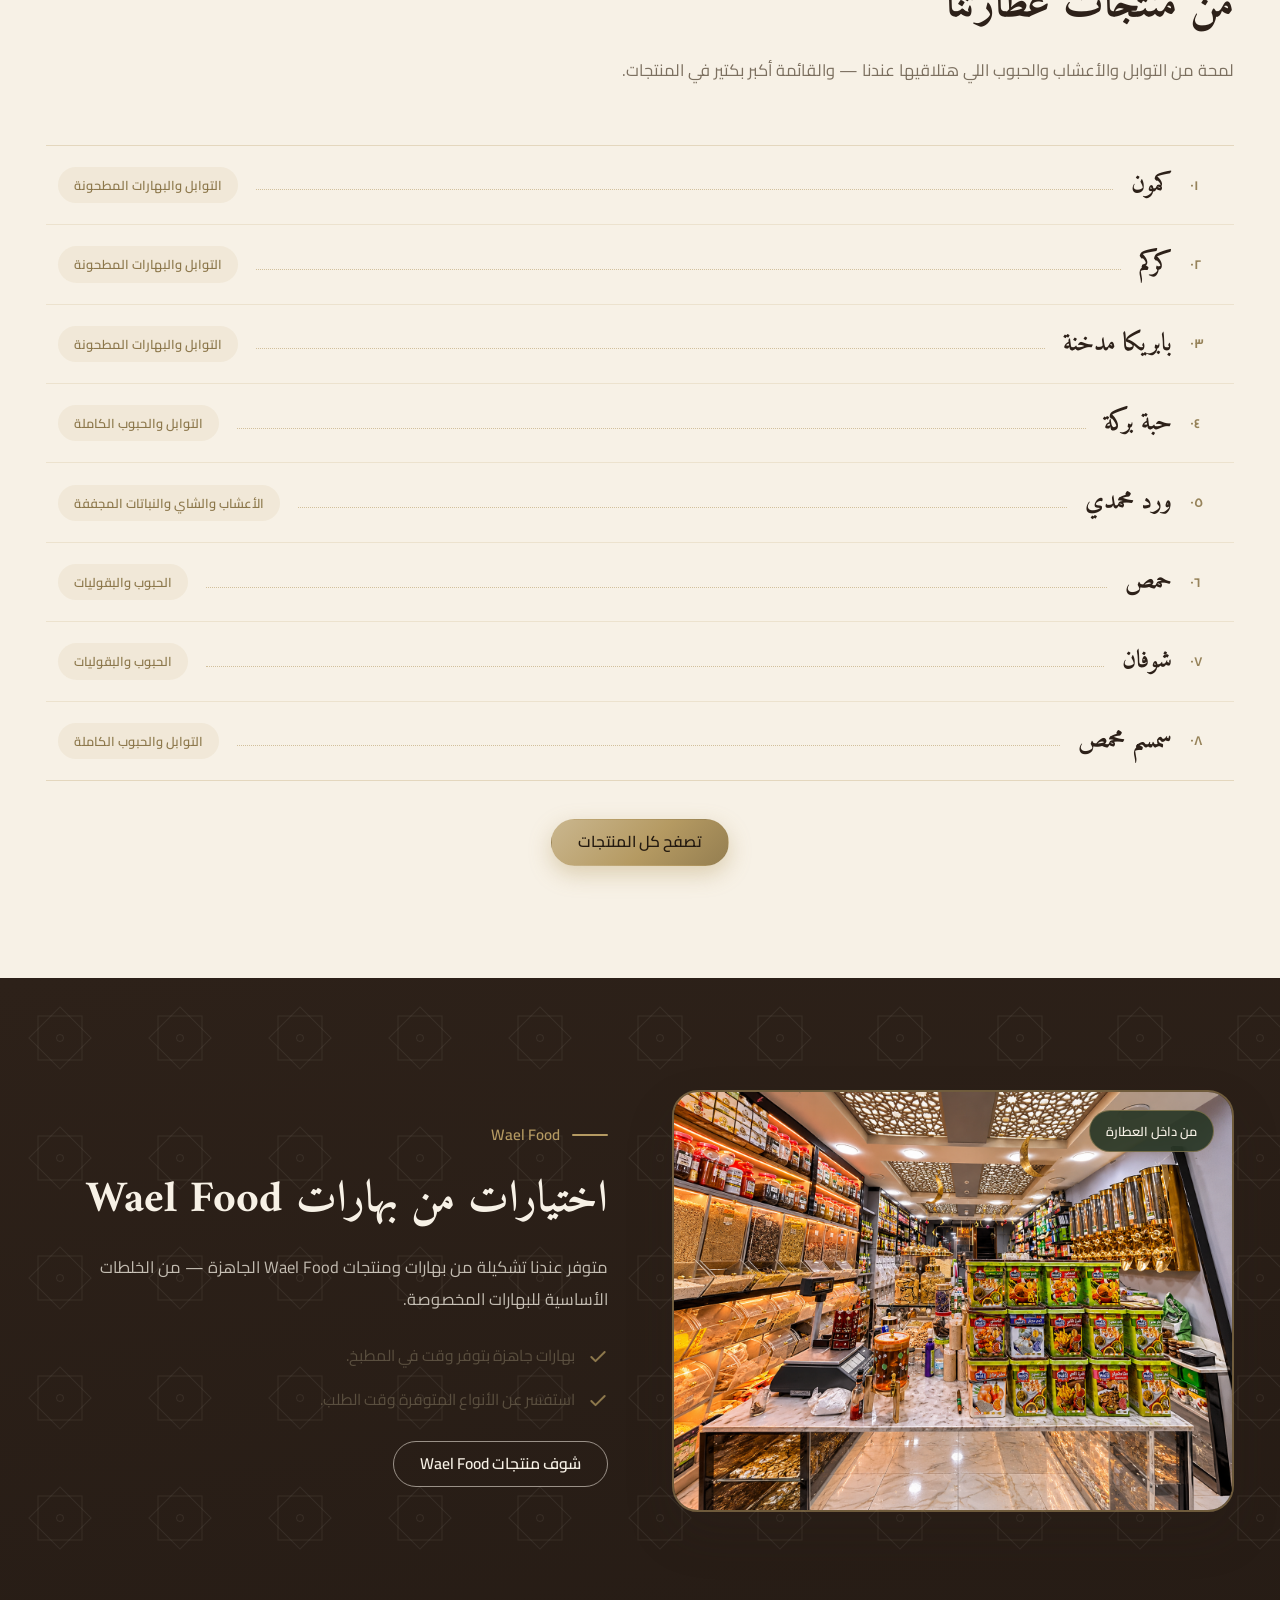
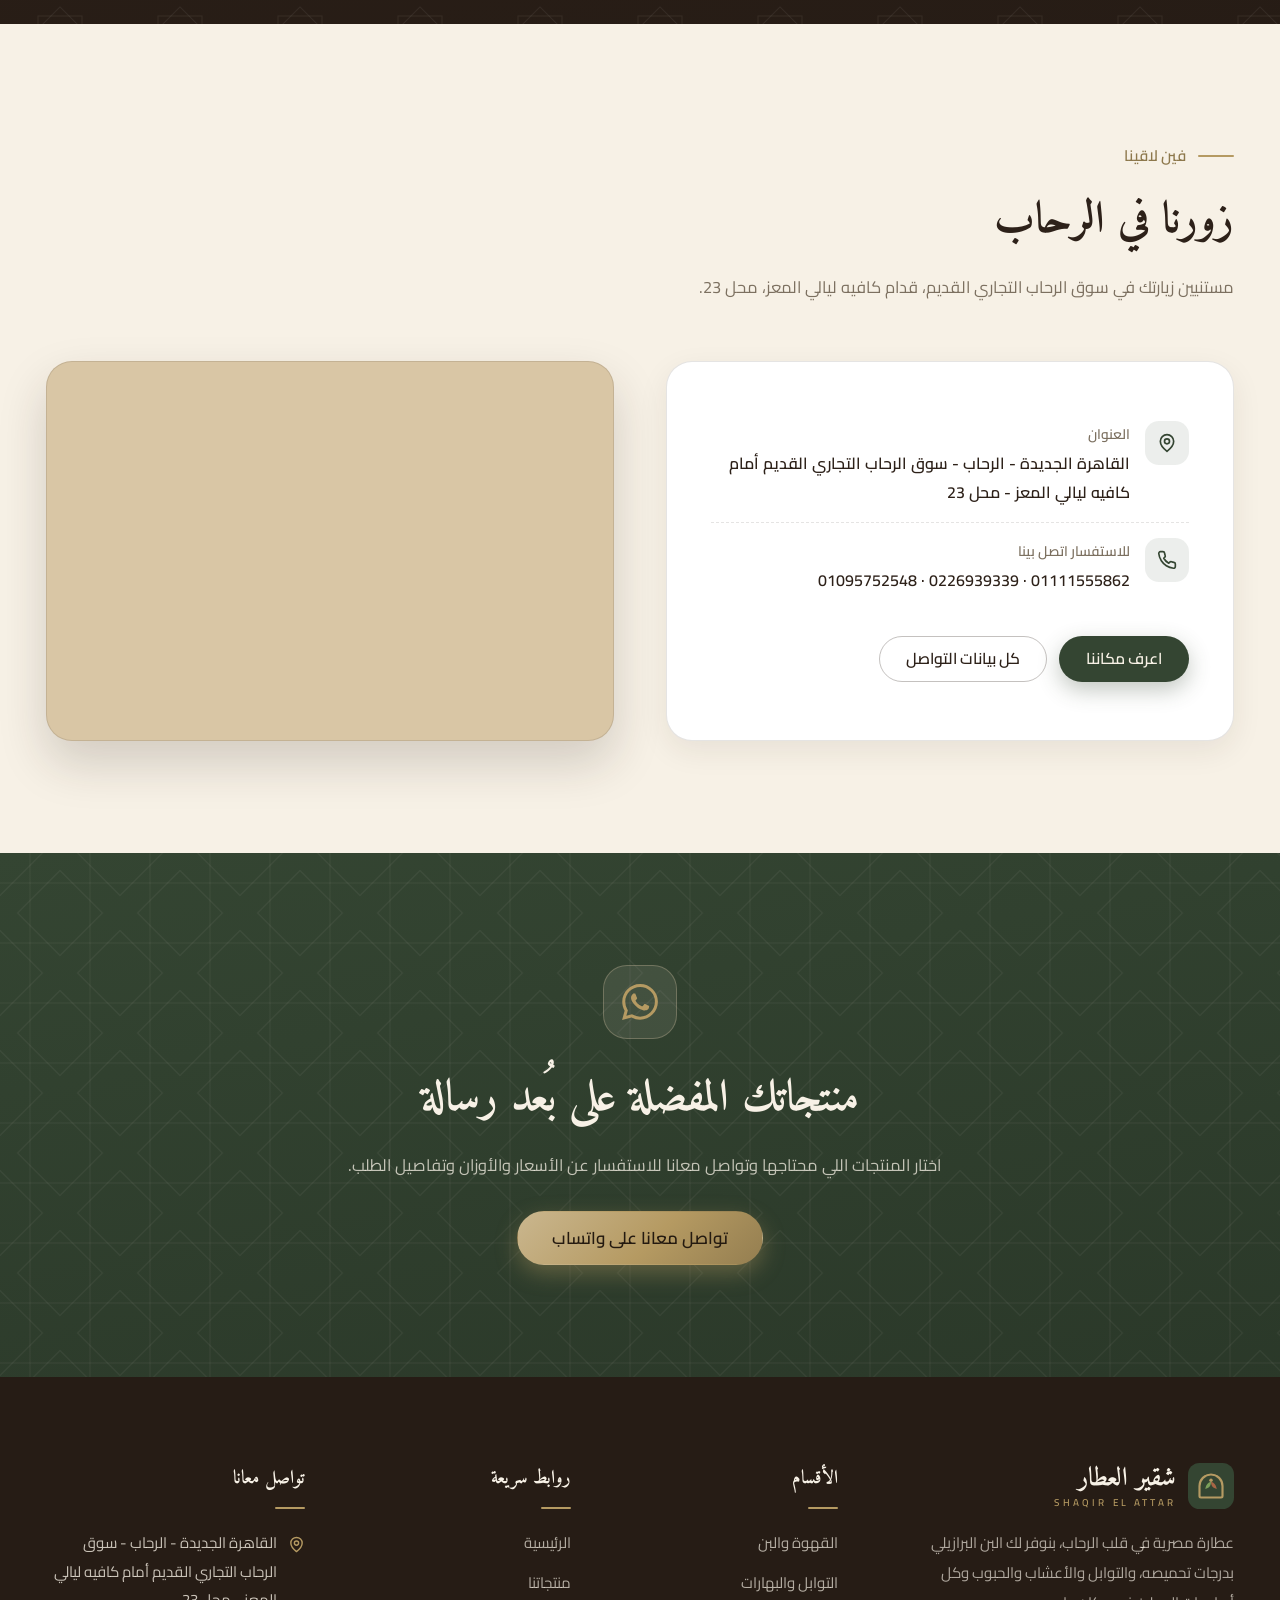
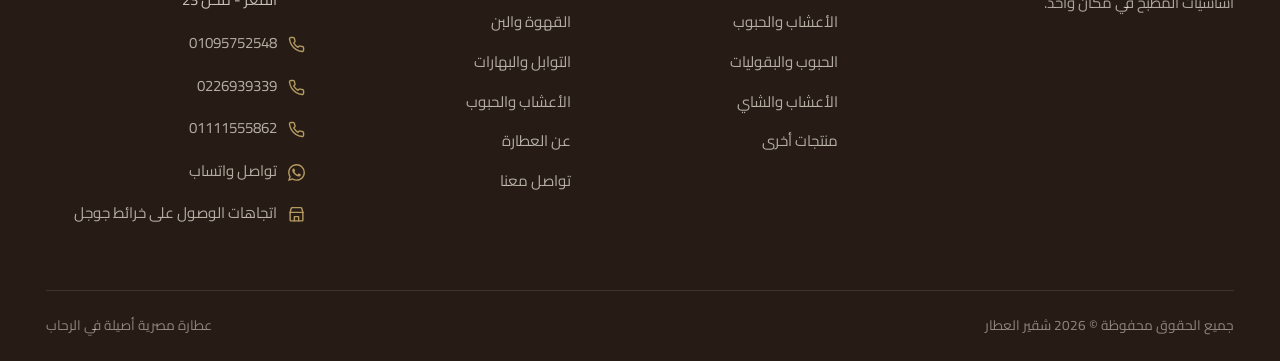
==== commit 231fb7ed: "تطوير الموقع: زخارف إسلامية + منيو منتجات فاخر + هيرو بصورة المحل + محرر بصري وتبويب تصميم في لوحة ا" ====
--- a/index.html
+++ b/index.html
@@ -15,12 +15,14 @@
   <link rel="preconnect" href="https://fonts.gstatic.com" crossorigin>
   <link href="https://fonts.googleapis.com/css2?family=Amiri:wght@400;700&family=Cairo:wght@300;400;500;600;700;800&display=swap" rel="stylesheet">
   <link rel="stylesheet" href="assets/css/styles.css">
+  <script src="assets/js/design.js"></script>
+  <script src="assets/js/design-apply.js"></script>
 </head>
 <body data-page="home">
 
   <div id="app-header"></div>
 
-  <main>
+  <main id="main-content">
 
     <!-- ═══════════ Hero ═══════════ -->
     <section class="hero" aria-labelledby="heroTitle">
@@ -200,6 +202,7 @@
   <script src="assets/js/config.js"></script>
   <script src="assets/js/products.js"></script>
   <script src="assets/js/main.js"></script>
+  <script src="assets/js/editor.js"></script>
   <script>
     /* تعبئة بيانات التواصل الديناميكية في صفحة الرئيسية */
     document.addEventListener("DOMContentLoaded", function () {
--- a/assets/css/styles.css
+++ b/assets/css/styles.css
@@ -9,7 +9,7 @@
   --espresso: #2D2119;
   --espresso-deep: #241A14;
   --ivory: #F7F1E6;
-  --ivory-soft: #FCF8EF;
+  --ivory-soft: color-mix(in srgb, var(--ivory) 65%, #fff);
   --sand: #D9C6A5;
   --brass: #B59A62;
   --brass-deep: #9A7F49;
@@ -30,26 +30,56 @@
 
   --pattern-star: url("data:image/svg+xml,%3Csvg xmlns='http://www.w3.org/2000/svg' width='120' height='120' viewBox='0 0 120 120'%3E%3Cg fill='none' stroke='%23B59A62' stroke-opacity='0.12'%3E%3Crect x='38' y='38' width='44' height='44'/%3E%3Crect x='38' y='38' width='44' height='44' transform='rotate(45 60 60)'/%3E%3Ccircle cx='60' cy='60' r='3.5'/%3E%3C/g%3E%3C/svg%3E");
   --pattern-star-dark: url("data:image/svg+xml,%3Csvg xmlns='http://www.w3.org/2000/svg' width='120' height='120' viewBox='0 0 120 120'%3E%3Cg fill='none' stroke='%23F7F1E6' stroke-opacity='0.07'%3E%3Crect x='38' y='38' width='44' height='44'/%3E%3Crect x='38' y='38' width='44' height='44' transform='rotate(45 60 60)'/%3E%3Ccircle cx='60' cy='60' r='3.5'/%3E%3C/g%3E%3C/svg%3E");
+  --pattern-octagon: url("data:image/svg+xml,%3Csvg xmlns='http://www.w3.org/2000/svg' width='96' height='96' viewBox='0 0 96 96'%3E%3Cg fill='none' stroke='%23B59A62' stroke-opacity='0.11'%3E%3Cpath d='M28 8 H68 L88 28 V68 L68 88 H28 L8 68 V28 Z'/%3E%3Crect x='36' y='36' width='24' height='24' transform='rotate(45 48 48)'/%3E%3Ccircle cx='48' cy='48' r='2.5'/%3E%3C/g%3E%3C/svg%3E");
+  --pattern-octagon-dark: url("data:image/svg+xml,%3Csvg xmlns='http://www.w3.org/2000/svg' width='96' height='96' viewBox='0 0 96 96'%3E%3Cg fill='none' stroke='%23F7F1E6' stroke-opacity='0.06'%3E%3Cpath d='M28 8 H68 L88 28 V68 L68 88 H28 L8 68 V28 Z'/%3E%3Crect x='36' y='36' width='24' height='24' transform='rotate(45 48 48)'/%3E%3Ccircle cx='48' cy='48' r='2.5'/%3E%3C/g%3E%3C/svg%3E");
+  --pattern-zellige: url("data:image/svg+xml,%3Csvg xmlns='http://www.w3.org/2000/svg' width='120' height='120' viewBox='0 0 120 120'%3E%3Cg fill='none' stroke='%23B59A62' stroke-opacity='0.1'%3E%3Crect x='30' y='30' width='60' height='60'/%3E%3Crect x='30' y='30' width='60' height='60' transform='rotate(45 60 60)'/%3E%3Crect x='-30' y='-30' width='60' height='60'/%3E%3Crect x='-30' y='-30' width='60' height='60' transform='rotate(45 0 0)'/%3E%3Crect x='90' y='-30' width='60' height='60'/%3E%3Crect x='90' y='-30' width='60' height='60' transform='rotate(45 120 0)'/%3E%3Crect x='-30' y='90' width='60' height='60'/%3E%3Crect x='-30' y='90' width='60' height='60' transform='rotate(45 0 120)'/%3E%3Crect x='90' y='90' width='60' height='60'/%3E%3Crect x='90' y='90' width='60' height='60' transform='rotate(45 120 120)'/%3E%3C/g%3E%3C/svg%3E");
+  --pattern-zellige-dark: url("data:image/svg+xml,%3Csvg xmlns='http://www.w3.org/2000/svg' width='120' height='120' viewBox='0 0 120 120'%3E%3Cg fill='none' stroke='%23F7F1E6' stroke-opacity='0.06'%3E%3Crect x='30' y='30' width='60' height='60'/%3E%3Crect x='30' y='30' width='60' height='60' transform='rotate(45 60 60)'/%3E%3Crect x='-30' y='-30' width='60' height='60'/%3E%3Crect x='-30' y='-30' width='60' height='60' transform='rotate(45 0 0)'/%3E%3Crect x='90' y='-30' width='60' height='60'/%3E%3Crect x='90' y='-30' width='60' height='60' transform='rotate(45 120 0)'/%3E%3Crect x='-30' y='90' width='60' height='60'/%3E%3Crect x='-30' y='90' width='60' height='60' transform='rotate(45 0 120)'/%3E%3Crect x='90' y='90' width='60' height='60'/%3E%3Crect x='90' y='90' width='60' height='60' transform='rotate(45 120 120)'/%3E%3C/g%3E%3C/svg%3E");
+  --pattern-diamond: url("data:image/svg+xml,%3Csvg xmlns='http://www.w3.org/2000/svg' width='64' height='64' viewBox='0 0 64 64'%3E%3Cg fill='none' stroke='%23B59A62' stroke-opacity='0.11'%3E%3Crect x='20' y='20' width='24' height='24' transform='rotate(45 32 32)'/%3E%3Cpath d='M32 0 L64 32 L32 64 L0 32 Z'/%3E%3C/g%3E%3C/svg%3E");
+  --pattern-diamond-dark: url("data:image/svg+xml,%3Csvg xmlns='http://www.w3.org/2000/svg' width='64' height='64' viewBox='0 0 64 64'%3E%3Cg fill='none' stroke='%23F7F1E6' stroke-opacity='0.06'%3E%3Crect x='20' y='20' width='24' height='24' transform='rotate(45 32 32)'/%3E%3Cpath d='M32 0 L64 32 L32 64 L0 32 Z'/%3E%3C/g%3E%3C/svg%3E");
+  --pattern-hex: url("data:image/svg+xml,%3Csvg xmlns='http://www.w3.org/2000/svg' width='72' height='64' viewBox='0 0 72 64'%3E%3Cg fill='none' stroke='%23B59A62' stroke-opacity='0.1'%3E%3Cpath d='M36 3 L65 19 V45 L36 61 L7 45 V19 Z'/%3E%3Cpath d='M36 18 L49 26 V40 L36 48 L23 40 V26 Z'/%3E%3C/g%3E%3C/svg%3E");
+  --pattern-hex-dark: url("data:image/svg+xml,%3Csvg xmlns='http://www.w3.org/2000/svg' width='72' height='64' viewBox='0 0 72 64'%3E%3Cg fill='none' stroke='%23F7F1E6' stroke-opacity='0.06'%3E%3Cpath d='M36 3 L65 19 V45 L36 61 L7 45 V19 Z'/%3E%3Cpath d='M36 18 L49 26 V40 L36 48 L23 40 V26 Z'/%3E%3C/g%3E%3C/svg%3E");
+  --pattern-dots: url("data:image/svg+xml,%3Csvg xmlns='http://www.w3.org/2000/svg' width='44' height='44' viewBox='0 0 44 44'%3E%3Cg fill='%23B59A62' fill-opacity='0.14'%3E%3Ccircle cx='11' cy='11' r='2.2'/%3E%3Ccircle cx='33' cy='33' r='2.2'/%3E%3C/g%3E%3C/svg%3E");
+  --pattern-dots-dark: url("data:image/svg+xml,%3Csvg xmlns='http://www.w3.org/2000/svg' width='44' height='44' viewBox='0 0 44 44'%3E%3Cg fill='%23F7F1E6' fill-opacity='0.08'%3E%3Ccircle cx='11' cy='11' r='2.2'/%3E%3Ccircle cx='33' cy='33' r='2.2'/%3E%3C/g%3E%3C/svg%3E");
+  --pattern-diag: url("data:image/svg+xml,%3Csvg xmlns='http://www.w3.org/2000/svg' width='24' height='24' viewBox='0 0 24 24'%3E%3Cg fill='none' stroke='%23B59A62' stroke-opacity='0.1' stroke-width='1.4'%3E%3Cpath d='M0 24 L24 0'/%3E%3Cpath d='M-6 6 L6 -6'/%3E%3Cpath d='M18 30 L30 18'/%3E%3C/g%3E%3C/svg%3E");
+  --pattern-diag-dark: url("data:image/svg+xml,%3Csvg xmlns='http://www.w3.org/2000/svg' width='24' height='24' viewBox='0 0 24 24'%3E%3Cg fill='none' stroke='%23F7F1E6' stroke-opacity='0.06' stroke-width='1.4'%3E%3Cpath d='M0 24 L24 0'/%3E%3Cpath d='M-6 6 L6 -6'/%3E%3Cpath d='M18 30 L30 18'/%3E%3C/g%3E%3C/svg%3E");
+  --pattern-circles: url("data:image/svg+xml,%3Csvg xmlns='http://www.w3.org/2000/svg' width='96' height='96' viewBox='0 0 96 96'%3E%3Cg fill='none' stroke='%23B59A62' stroke-opacity='0.1'%3E%3Ccircle cx='0' cy='0' r='26'/%3E%3Ccircle cx='96' cy='0' r='26'/%3E%3Ccircle cx='0' cy='96' r='26'/%3E%3Ccircle cx='96' cy='96' r='26'/%3E%3Ccircle cx='48' cy='48' r='26'/%3E%3C/g%3E%3C/svg%3E");
+  --pattern-circles-dark: url("data:image/svg+xml,%3Csvg xmlns='http://www.w3.org/2000/svg' width='96' height='96' viewBox='0 0 96 96'%3E%3Cg fill='none' stroke='%23F7F1E6' stroke-opacity='0.06'%3E%3Ccircle cx='0' cy='0' r='26'/%3E%3Ccircle cx='96' cy='0' r='26'/%3E%3Ccircle cx='0' cy='96' r='26'/%3E%3Ccircle cx='96' cy='96' r='26'/%3E%3Ccircle cx='48' cy='48' r='26'/%3E%3C/g%3E%3C/svg%3E");
+  --pattern-najma: url("data:image/svg+xml,%3Csvg xmlns='http://www.w3.org/2000/svg' width='96' height='96' viewBox='0 0 96 96'%3E%3Cg fill='none' stroke='%23B59A62' stroke-opacity='0.1'%3E%3Cpath d='M48 10 L80 66 H16 Z'/%3E%3Cpath d='M48 86 L16 30 H80 Z'/%3E%3Ccircle cx='48' cy='48' r='3'/%3E%3C/g%3E%3C/svg%3E");
+  --pattern-najma-dark: url("data:image/svg+xml,%3Csvg xmlns='http://www.w3.org/2000/svg' width='96' height='96' viewBox='0 0 96 96'%3E%3Cg fill='none' stroke='%23F7F1E6' stroke-opacity='0.06'%3E%3Cpath d='M48 10 L80 66 H16 Z'/%3E%3Cpath d='M48 86 L16 30 H80 Z'/%3E%3Ccircle cx='48' cy='48' r='3'/%3E%3C/g%3E%3C/svg%3E");
+  --pattern-none: none;
+  --pattern-none-dark: none;
+
+  /* ===== مهور التصميم القابلة للتعديل من لوحة التحكم والمحرر البصري ===== */
+  --pat-hero: var(--pattern-octagon-dark);
+  --pat-dark: var(--pattern-star-dark);
+  --pat-olive: var(--pattern-zellige-dark);
+  --pat-light: var(--pattern-star);
+  --pat-footer: var(--pattern-none-dark);
+  --hero-image: url("../img/interior-aisle.png");
+  --font-scale: 1;
+  --maxw: 1260px;
+  --radius: 18px;
+  --radius-lg: 26px;
 }
 
 /* ---------- Base ---------- */
 
 * { margin: 0; padding: 0; box-sizing: border-box; }
 
-html { scroll-behavior: smooth; }
+html { scroll-behavior: smooth; font-size: calc(16px * var(--font-scale, 1)); }
 
 body {
   font-family: var(--font-body);
   background-color: var(--ivory);
   background-image:
-    linear-gradient(rgba(247, 241, 230, 0.9), rgba(247, 241, 230, 0.9)),
+    linear-gradient(color-mix(in srgb, var(--ivory) 90%, transparent), color-mix(in srgb, var(--ivory) 90%, transparent)),
     url("../img/bg-spoons.webp");
   background-size: cover;
   background-position: center;
   background-attachment: fixed;
   color: var(--ink);
   line-height: 1.9;
-  font-size: 16px;
+  font-size: 1rem;
   -webkit-font-smoothing: antialiased;
   overflow-x: hidden;
 }
@@ -72,12 +102,27 @@
 ::-webkit-scrollbar-thumb:hover { background: var(--brass); }
 
 .container {
-  max-width: 1260px;
+  max-width: var(--maxw, 1260px);
   margin-inline: auto;
   padding-inline: clamp(18px, 4vw, 36px);
 }
 
 .num { direction: ltr; unicode-bidi: embed; font-variant-numeric: tabular-nums; }
+
+/* رابط تخطي للمحتوى — وصولية */
+.skip-link {
+  position: fixed;
+  top: -60px;
+  inset-inline-start: 16px;
+  z-index: 200;
+  background: var(--olive);
+  color: var(--ivory);
+  padding: 12px 22px;
+  border-radius: 12px;
+  font-weight: 600;
+  transition: top 0.2s;
+}
+.skip-link:focus { top: 14px; }
 
 /* ---------- Announcement bar ---------- */
 
@@ -179,12 +224,12 @@
 }
 .btn svg { width: 18px; height: 18px; flex: none; }
 .btn:hover { transform: translateY(-2px); }
-.btn:active { transform: translateY(0); }
+.btn:active { transform: translateY(0) scale(0.97); transition-duration: 0.08s; }
 
 .btn-brass {
-  background: linear-gradient(135deg, #C7AC72, #B59A62 55%, #A3895A);
+  background: linear-gradient(135deg, color-mix(in srgb, var(--brass) 72%, #fff), var(--brass) 55%, color-mix(in srgb, var(--brass) 82%, #000));
   color: #241A10;
-  box-shadow: 0 8px 22px rgba(181, 154, 98, 0.38);
+  box-shadow: 0 8px 22px color-mix(in srgb, var(--brass) 40%, transparent);
 }
 .btn-brass:hover { box-shadow: 0 12px 28px rgba(181, 154, 98, 0.5); }
 
@@ -210,7 +255,7 @@
 .section-alt {
   background-color: var(--ivory-soft);
   background-image:
-    linear-gradient(rgba(252, 248, 239, 0.9), rgba(252, 248, 239, 0.9)),
+    linear-gradient(color-mix(in srgb, var(--ivory) 92%, transparent), color-mix(in srgb, var(--ivory) 92%, transparent)),
     url("../img/bg-spice-market.jpg");
   background-size: cover;
   background-position: center;
@@ -219,20 +264,21 @@
 
 .section-dark {
   background:
-    var(--pattern-star-dark),
+    var(--pat-dark),
     linear-gradient(170deg, var(--espresso) 0%, var(--espresso-deep) 100%);
   color: var(--ivory);
 }
 
 .section-olive {
   background:
-    var(--pattern-star-dark),
+    var(--pat-olive),
     linear-gradient(170deg, var(--olive) 0%, var(--olive-deep) 100%);
   color: var(--ivory);
 }
 
 .section-pattern-light {
-  background-image: var(--pattern-star);
+  background-image: var(--pat-light);
+  background-size: 120px;
 }
 
 .section-head { max-width: 760px; margin-bottom: clamp(36px, 5vw, 58px); }
@@ -270,9 +316,9 @@
 .hero {
   position: relative;
   background:
-    var(--pattern-star-dark),
-    radial-gradient(90% 120% at 80% 0%, rgba(52, 69, 50, 0.85) 0%, rgba(45, 33, 25, 0) 55%),
-    linear-gradient(165deg, var(--espresso) 0%, var(--espresso-deep) 100%);
+    var(--pat-hero),
+    linear-gradient(178deg, rgba(45, 33, 25, 0.8) 0%, rgba(36, 26, 20, 0.88) 100%),
+    var(--hero-image) center / cover no-repeat;
   color: var(--ivory);
   overflow: hidden;
 }
@@ -296,6 +342,19 @@
   gap: clamp(36px, 6vw, 80px);
   padding-block: clamp(64px, 9vw, 120px);
 }
+
+/* دخول الهيرو مرة واحدة عند فتح الصفحة */
+@keyframes rise-in {
+  from { opacity: 0; transform: translateY(20px); }
+  to { opacity: 1; transform: translateY(0); }
+}
+.hero-copy > *, .hero-visual { animation: rise-in 0.55s cubic-bezier(0.22, 0.61, 0.36, 1) backwards; }
+.hero-copy > *:nth-child(1) { animation-delay: 0.05s; }
+.hero-copy > *:nth-child(2) { animation-delay: 0.12s; }
+.hero-copy > *:nth-child(3) { animation-delay: 0.19s; }
+.hero-copy > *:nth-child(4) { animation-delay: 0.26s; }
+.hero-copy > *:nth-child(5) { animation-delay: 0.33s; }
+.hero-visual { animation-delay: 0.22s; }
 
 .hero-kicker {
   display: inline-flex;
@@ -411,37 +470,7 @@
 .hero-chip svg { width: 20px; height: 20px; color: var(--terra); flex: none; }
 .hero-chip small { display: block; font-weight: 500; color: var(--muted); font-size: 0.76rem; }
 
-/* ---------- Coffee roasts ---------- */
-
-.roast-grid {
-  display: grid;
-  grid-template-columns: repeat(3, 1fr);
-  gap: clamp(18px, 3vw, 30px);
-}
-
-.roast-card {
-  background: #fff;
-  border: 1px solid var(--line);
-  border-radius: var(--radius-lg);
-  overflow: hidden;
-  box-shadow: var(--shadow-soft);
-  transition: transform 0.28s, box-shadow 0.28s;
-  display: flex;
-  flex-direction: column;
-}
-.roast-card:hover { transform: translateY(-7px); box-shadow: var(--shadow-lift); }
-
-.roast-visual {
-  padding: 26px 26px 10px;
-  display: flex;
-  justify-content: center;
-}
-.roast-visual svg { width: 100%; max-width: 250px; height: auto; }
-
-.roast-body { padding: 16px 24px 26px; text-align: center; }
-.roast-level { font-size: 0.8rem; font-weight: 600; margin-bottom: 6px; }
-.roast-name { font-family: var(--font-head); font-weight: 700; font-size: 1.42rem; color: var(--espresso); margin-bottom: 8px; }
-.roast-desc { color: var(--muted); font-size: 0.92rem; margin-bottom: 18px; }
+/* ---------- Coffee roasts — صفوف في منيو العطارة ---------- */
 
 /* ---------- Category showcase ---------- */
 
@@ -503,15 +532,29 @@
   background: rgba(247, 241, 230, 0.055);
   border: 1px solid rgba(217, 198, 165, 0.18);
   border-radius: 22px;
-  padding: 26px 18px 20px;
+  padding: 32px 18px 26px;
   text-align: center;
   transition: transform 0.28s, border-color 0.28s, background 0.28s;
-  display: block;
+  display: flex;
+  flex-direction: column;
+  align-items: center;
+  gap: 6px;
+  position: relative;
+}
+.spice-card::before {
+  content: "";
+  width: 34px;
+  height: 2px;
+  background: var(--brass);
+  border-radius: 2px;
+  opacity: 0.6;
+  margin-bottom: 6px;
+  transition: width 0.28s, opacity 0.28s;
 }
 .spice-card:hover { transform: translateY(-5px); border-color: var(--brass); background: rgba(247, 241, 230, 0.09); }
-.spice-card svg { width: 76px; height: 90px; margin-inline: auto; display: block; margin-bottom: 12px; }
-.spice-card .sp-name { color: var(--ivory); font-weight: 700; font-size: 1.18rem; font-family: var(--font-head); }
-.spice-card .sp-cat { color: rgba(217, 198, 165, 0.65); font-size: 0.78rem; margin-top: 4px; display: block; }
+.spice-card:hover::before { width: 56px; opacity: 1; }
+.spice-card .sp-name { color: var(--ivory); font-weight: 700; font-size: 1.3rem; font-family: var(--font-head); }
+.spice-card .sp-cat { color: rgba(217, 198, 165, 0.65); font-size: 0.78rem; margin-top: 2px; display: block; }
 
 /* ---------- Store experience / gallery ---------- */
 
@@ -531,34 +574,79 @@
 .story-list li { display: flex; gap: 13px; align-items: flex-start; color: #5A4F3F; font-size: 0.98rem; }
 .story-list svg { width: 20px; height: 20px; color: var(--brass-deep); flex: none; margin-top: 6px; }
 
-/* ---------- Product cards ---------- */
-
-.product-grid {
-  display: grid;
-  grid-template-columns: repeat(4, 1fr);
-  gap: clamp(16px, 2.2vw, 26px);
-}
-
-.product-card {
-  background: #fff;
-  border: 1px solid var(--line);
-  border-radius: 24px;
-  overflow: hidden;
-  box-shadow: var(--shadow-soft);
-  transition: transform 0.28s, box-shadow 0.28s;
-  display: flex;
-  flex-direction: column;
-}
-.product-card:hover { transform: translateY(-6px); box-shadow: var(--shadow-lift); }
-
-.pc-tile {
-  display: block;
-  padding: 20px 22px 6px;
+/* ---------- قايمة المنتجات — منيو العطارة الفاخر ---------- */
+
+.menu-list {
+  border-block: 1px solid rgba(181, 154, 98, 0.3);
+}
+
+.menu-item {
+  display: flex;
+  align-items: center;
+  gap: 18px;
+  padding: 20px 12px;
+  border-bottom: 1px solid rgba(181, 154, 98, 0.18);
   position: relative;
-}
-.pc-tile svg { width: 100%; max-width: 168px; height: auto; display: block; margin-inline: auto; }
-
-.pc-body { padding: 12px 20px 20px; display: flex; flex-direction: column; flex: 1; }
+  transition: background 0.25s;
+}
+.menu-item:last-child { border-bottom: none; }
+.menu-item:hover { background: rgba(181, 154, 98, 0.07); }
+
+.menu-item::before {
+  content: "";
+  position: absolute;
+  inset-inline-start: 0;
+  top: 50%;
+  transform: translateY(-50%) scaleY(0);
+  width: 3px;
+  height: 58%;
+  border-radius: 3px;
+  background: var(--pc, var(--brass));
+  transition: transform 0.28s cubic-bezier(0.22, 0.61, 0.36, 1);
+}
+.menu-item:hover::before { transform: translateY(-50%) scaleY(1); }
+
+.mi-num {
+  font-size: 0.82rem;
+  font-weight: 700;
+  color: var(--brass-deep);
+  min-width: 32px;
+  opacity: 0.9;
+}
+
+.mi-main { display: flex; flex-direction: column; gap: 3px; min-width: 0; }
+.mi-name {
+  font-family: var(--font-head);
+  font-weight: 700;
+  font-size: 1.55rem;
+  color: var(--espresso);
+  line-height: 1.55;
+  transition: color 0.22s;
+}
+.menu-item:hover .mi-name { color: var(--terra); }
+.mi-desc { font-size: 0.86rem; color: var(--muted); }
+
+.mi-leader {
+  flex: 1;
+  min-width: 40px;
+  border-bottom: 1.5px dotted rgba(181, 154, 98, 0.55);
+  transform: translateY(5px);
+  transition: border-color 0.25s;
+}
+.menu-item:hover .mi-leader { border-bottom-color: rgba(167, 101, 69, 0.65); }
+
+.mi-cat {
+  font-size: 0.8rem;
+  font-weight: 600;
+  color: var(--brass-deep);
+  background: rgba(217, 198, 165, 0.22);
+  padding: 6px 16px;
+  border-radius: 999px;
+  white-space: nowrap;
+}
+
+.mi-level { font-size: 0.88rem; font-weight: 700; white-space: nowrap; }
+
 .pc-cat {
   align-self: flex-start;
   font-size: 0.72rem;
@@ -569,26 +657,6 @@
   padding: 3px 12px;
   margin-bottom: 8px;
 }
-.pc-name { font-family: var(--font-head); font-weight: 700; font-size: 1.24rem; color: var(--espresso); }
-.pc-name a:hover { color: var(--terra); }
-.pc-price { font-size: 0.8rem; color: var(--muted); margin-top: 6px; flex: 1; }
-.pc-foot { display: flex; align-items: center; justify-content: space-between; gap: 10px; margin-top: 14px; }
-
-.wa-mini {
-  display: inline-flex;
-  align-items: center;
-  gap: 8px;
-  background: rgba(30, 158, 79, 0.1);
-  color: #157A3C;
-  border: 1px solid rgba(30, 158, 79, 0.35);
-  border-radius: 999px;
-  padding: 8px 15px;
-  font-size: 0.83rem;
-  font-weight: 600;
-  transition: background 0.2s, color 0.2s;
-}
-.wa-mini svg { width: 15px; height: 15px; }
-.wa-mini:hover { background: var(--wa-green); color: #fff; }
 
 /* ---------- Wael Food band ---------- */
 
@@ -676,7 +744,9 @@
 /* ---------- Footer ---------- */
 
 .site-footer {
-  background: var(--espresso-deep);
+  background:
+    var(--pat-footer),
+    var(--espresso-deep);
   color: rgba(247, 241, 230, 0.78);
   padding-top: clamp(56px, 7vw, 84px);
   font-size: 0.94rem;
@@ -744,7 +814,7 @@
 
 .page-hero {
   background:
-    var(--pattern-star-dark),
+    var(--pat-hero),
     radial-gradient(85% 130% at 15% 0%, rgba(52, 69, 50, 0.9) 0%, rgba(45, 33, 25, 0) 60%),
     linear-gradient(160deg, var(--espresso) 0%, var(--espresso-deep) 100%);
   color: var(--ivory);
@@ -801,6 +871,7 @@
   transition: all 0.2s;
 }
 .chip:hover { border-color: var(--brass); color: var(--espresso); }
+.chip:active { transform: scale(0.96); }
 .chip.active { background: var(--olive); border-color: var(--olive); color: var(--ivory); }
 
 .result-count { font-size: 0.9rem; color: var(--muted); margin-bottom: 22px; }
@@ -827,12 +898,22 @@
 }
 
 .detail-visual {
-  background: linear-gradient(165deg, var(--ivory-soft), #F0E6D2);
+  background:
+    var(--pat-light),
+    linear-gradient(165deg, var(--ivory-soft), #F0E6D2);
+  background-size: 120px, auto;
   border: 1px solid var(--line);
   border-radius: var(--radius-lg);
   padding: clamp(28px, 4vw, 48px);
   position: relative;
   overflow: hidden;
+  display: flex;
+  flex-direction: column;
+  align-items: center;
+  justify-content: center;
+  text-align: center;
+  gap: 14px;
+  min-height: 340px;
 }
 .detail-visual::after {
   content: "";
@@ -842,7 +923,33 @@
   border-radius: calc(var(--radius-lg) - 10px);
   pointer-events: none;
 }
-.detail-visual svg { width: 100%; max-width: 300px; height: auto; display: block; margin-inline: auto; position: relative; z-index: 1; }
+.detail-visual .dv-cat {
+  font-size: 0.85rem;
+  font-weight: 600;
+  color: #5A4F3F;
+  background: rgba(255, 255, 255, 0.6);
+  border: 1px solid rgba(217, 198, 165, 0.5);
+  padding: 6px 18px;
+  border-radius: 999px;
+  position: relative;
+  z-index: 1;
+}
+.detail-visual .dv-name {
+  font-family: var(--font-head);
+  font-weight: 700;
+  font-size: clamp(2.1rem, 3.6vw, 3rem);
+  color: var(--espresso);
+  line-height: 1.6;
+  position: relative;
+  z-index: 1;
+}
+.detail-visual .dv-rule {
+  width: 64px;
+  height: 3px;
+  border-radius: 3px;
+  position: relative;
+  z-index: 1;
+}
 
 .detail-info .pc-cat { margin-bottom: 14px; }
 .detail-info h1 {
@@ -965,15 +1072,16 @@
   display: flex;
   align-items: center;
   gap: 14px;
-  padding: 11px 14px;
+  padding: 13px 16px;
   border-radius: 16px;
   transition: background 0.15s;
 }
 .search-item:hover { background: rgba(217, 198, 165, 0.25); }
-.search-item svg { width: 42px; height: 50px; flex: none; }
-.search-item .si-name { font-weight: 600; color: var(--espresso); }
+.search-item .si-text { flex: 1; }
+.search-item .si-name { font-weight: 600; color: var(--espresso); font-size: 1.05rem; font-family: var(--font-head); }
 .search-item .si-cat { font-size: 0.76rem; color: var(--muted); }
 .search-item .si-arrow { margin-inline-start: auto; color: var(--brass-deep); width: 17px; height: 17px; flex: none; }
+.search-item .si-arrow svg { width: 100%; height: 100%; }
 
 /* ---------- Mobile drawer ---------- */
 
@@ -1065,7 +1173,6 @@
 
 @media (max-width: 1024px) {
   .cat-grid { grid-template-columns: repeat(3, 1fr); }
-  .product-grid { grid-template-columns: repeat(3, 1fr); }
   .spice-grid { grid-template-columns: repeat(3, 1fr); }
   .detail-layout { grid-template-columns: 1fr; }
   .detail-visual { max-width: 520px; }
@@ -1079,7 +1186,6 @@
   .arch-main { width: min(340px, 74%); }
   .hero-chip { inset-inline-start: 0; }
   .gallery-layout, .wael-layout, .location-layout, .split-layout { grid-template-columns: 1fr; }
-  .roast-grid { grid-template-columns: 1fr; max-width: 460px; margin-inline: auto; }
   .map-frame { min-height: 320px; }
 }
 
@@ -1091,7 +1197,10 @@
   .cat-grid { grid-template-columns: repeat(2, 1fr); gap: 12px; }
   .cat-body { padding: 14px; }
   .cat-body p { display: none; }
-  .product-grid { grid-template-columns: repeat(2, 1fr); gap: 12px; }
+  .menu-item { padding: 15px 8px; gap: 12px; }
+  .mi-name { font-size: 1.28rem; }
+  .mi-cat { display: none; }
+  .mi-num { min-width: 24px; }
   .spice-grid { grid-template-columns: repeat(2, 1fr); gap: 12px; }
   .g-row { grid-template-columns: repeat(3, 1fr); gap: 10px; }
   .gallery-stack { gap: 10px; }
